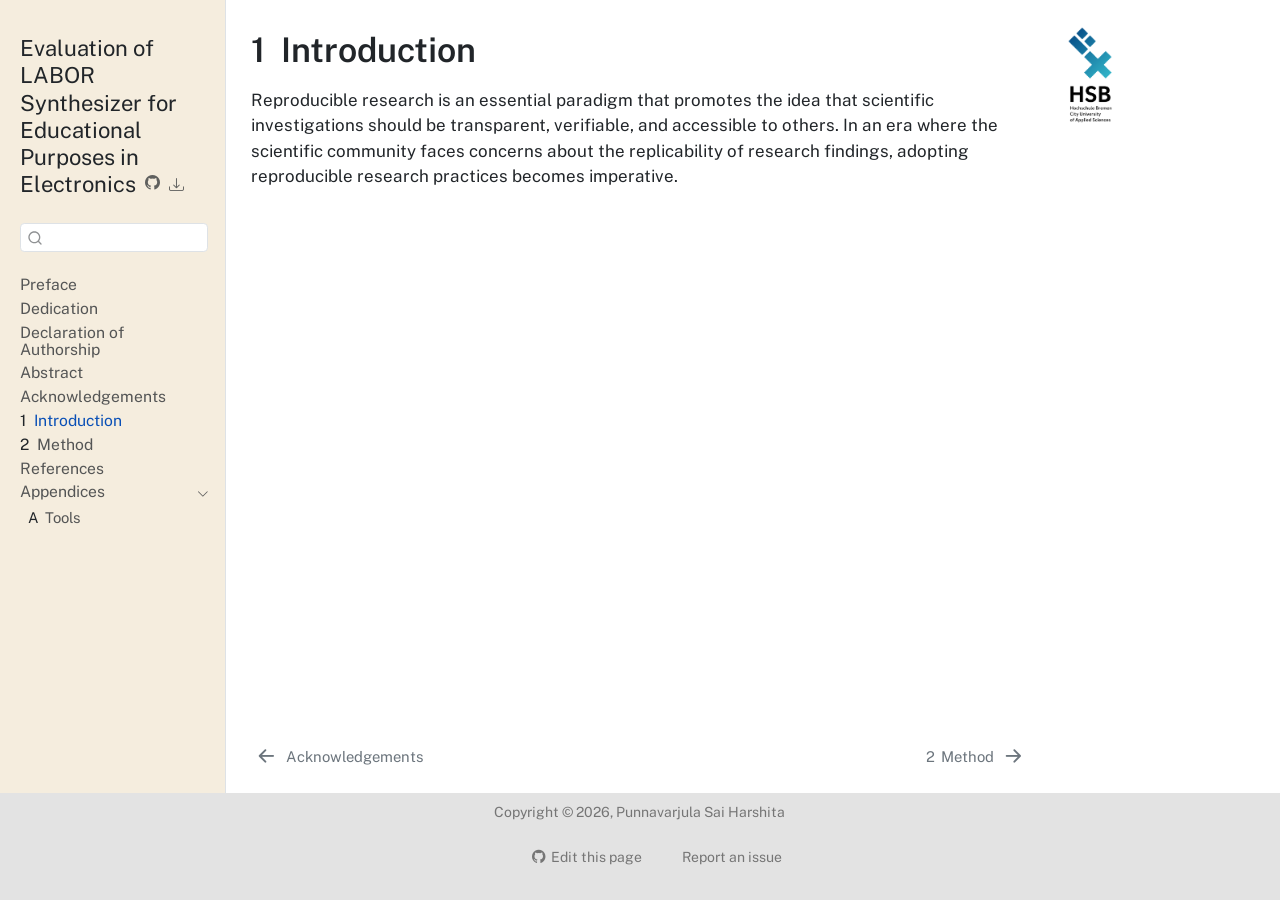
==== chapter1.html @ 3033698b "Built site for gh-pages" ====
<!DOCTYPE html>
<html xmlns="http://www.w3.org/1999/xhtml" lang="en" xml:lang="en"><head>

<meta charset="utf-8">
<meta name="generator" content="quarto-1.10.18">

<meta name="viewport" content="width=device-width, initial-scale=1.0, user-scalable=yes">


<title>1&nbsp; Introduction – {{&lt; var title &gt;}}</title>
<style>
/* Default styles provided by pandoc.
** See https://pandoc.org/MANUAL.html#variables-for-html for config info.
*/
span.smallcaps{font-variant: small-caps;}
div.columns{display: flex; gap: 1.5em;}
div.column{flex: auto;}
@media screen {
div.columns{gap: min(4vw, 1.5em);}
div.column{overflow-x: auto;}
}
div.hanging-indent{margin-left: 1.5em; text-indent: -1.5em;}
ul.task-list{list-style: none;}
ul.task-list li input[type="checkbox"] {
  width: 0.8em;
  margin: 0 0.8em 0.2em -1em; /* quarto-specific, see https://github.com/quarto-dev/quarto-cli/issues/4556 */ 
  vertical-align: middle;
}
</style>


<script src="site_libs/quarto-nav/quarto-nav.js"></script>
<script src="site_libs/quarto-nav/headroom.min.js"></script>
<script src="site_libs/clipboard/clipboard.min.js"></script>
<script src="site_libs/quarto-search/autocomplete.umd.js"></script>
<script src="site_libs/quarto-search/fuse.min.js"></script>
<script src="site_libs/quarto-search/quarto-search.js"></script>
<meta name="quarto:offset" content="./">
<link href="./chapter2.html" rel="next">
<link href="./04-acknowledgements.html" rel="prev">
<link href="site_libs/quarto-contrib/quarto-project/anu-thesis/assets/HSB_Favicon_RGB.png" rel="icon" type="image/png">
<script src="site_libs/quarto-html/quarto.js" type="module"></script>
<script src="site_libs/quarto-html/tabsets/tabsets.js" type="module"></script>
<script src="site_libs/quarto-html/popper.min.js"></script>
<script src="site_libs/quarto-html/tippy.umd.min.js"></script>
<script src="site_libs/quarto-html/anchor.min.js"></script>
<link href="site_libs/quarto-html/tippy.css" rel="stylesheet">
<link href="site_libs/quarto-html/quarto-syntax-highlighting-64a204ab8560d761af7679ceaba22944.css" rel="stylesheet" id="quarto-text-highlighting-styles">
<script src="site_libs/bootstrap/bootstrap.min.js"></script>
<link href="site_libs/bootstrap/bootstrap-icons.css" rel="stylesheet">
<link href="site_libs/bootstrap/bootstrap-0e357e7a65424040b37fc33f73a82f5c.min.css" rel="stylesheet" append-hash="true" id="quarto-bootstrap" data-mode="light">
<script id="quarto-search-options" type="application/json">{
  "location": "sidebar",
  "copy-button": false,
  "collapse-after": 3,
  "panel-placement": "start",
  "type": "textbox",
  "limit": 50,
  "keyboard-shortcut": [
    "f",
    "/",
    "s"
  ],
  "show-item-context": false,
  "language": {
    "search-no-results-text": "No results",
    "search-matching-documents-text": "matching documents",
    "search-copy-link-title": "Copy link to search",
    "search-hide-matches-text": "Hide additional matches",
    "search-more-match-text": "more match in this document",
    "search-more-matches-text": "more matches in this document",
    "search-clear-button-title": "Clear",
    "search-text-placeholder": "",
    "search-detached-cancel-button-title": "Cancel",
    "search-submit-button-title": "Submit",
    "search-label": "Search"
  }
}</script>
<script async="" src="https://hypothes.is/embed.js"></script>
<script>
  window.document.addEventListener("DOMContentLoaded", function (_event) {
    document.body.classList.add('hypothesis-enabled');
  });
</script>


<link rel="stylesheet" href="site_libs/quarto-contrib/quarto-project/anu-thesis/assets/css/all.css">
</head>

<body class="nav-sidebar docked quarto-light">

<div id="quarto-search-results"></div>
  <header id="quarto-header" class="headroom fixed-top">
  <nav class="quarto-secondary-nav">
    <div class="container-fluid d-flex">
      <button type="button" class="quarto-btn-toggle btn" data-bs-toggle="collapse" role="button" data-bs-target=".quarto-sidebar-collapse-item" aria-controls="quarto-sidebar" aria-expanded="false" aria-label="Toggle sidebar navigation" onclick="if (window.quartoToggleHeadroom) { window.quartoToggleHeadroom(); }">
        <i class="bi bi-layout-text-sidebar-reverse"></i>
      </button>
        <nav class="quarto-page-breadcrumbs" aria-label="breadcrumb"><ol class="breadcrumb"><li class="breadcrumb-item"><a href="./chapter1.html"><span class="chapter-number">1</span>&nbsp; <span class="chapter-title">Introduction</span></a></li></ol></nav>
        <a class="flex-grow-1" role="navigation" data-bs-toggle="collapse" data-bs-target=".quarto-sidebar-collapse-item" aria-controls="quarto-sidebar" aria-expanded="false" aria-label="Toggle sidebar navigation" onclick="if (window.quartoToggleHeadroom) { window.quartoToggleHeadroom(); }">      
        </a>
      <button type="button" class="btn quarto-search-button" aria-label="Search" onclick="window.quartoOpenSearch();">
        <i class="bi bi-search"></i>
      </button>
    </div>
  </nav>
</header>
<!-- content -->
<div id="quarto-content" class="quarto-container page-columns page-rows-contents page-layout-article">
<!-- sidebar -->
  <nav id="quarto-sidebar" class="sidebar collapse collapse-horizontal quarto-sidebar-collapse-item sidebar-navigation docked overflow-auto">
    <div class="pt-lg-2 mt-2 text-left sidebar-header">
    <div class="sidebar-title mb-0 py-0">
      <a href="./">Evaluation of LABOR Synthesizer for Educational Purposes in Electronics</a> 
        <div class="sidebar-tools-main">
    <a href="https://github.com/psai-harshita/MasterarbeitSynthCkts" title="Source Code" class="quarto-navigation-tool px-1" aria-label="Source Code"><i class="bi bi-github"></i></a>
    <div class="dropdown">
      <a href="" title="Download" id="quarto-navigation-tool-dropdown-0" class="quarto-navigation-tool dropdown-toggle px-1" data-bs-toggle="dropdown" aria-expanded="false" role="link" aria-label="Download"><i class="bi bi-download"></i></a>
      <ul class="dropdown-menu" aria-labelledby="quarto-navigation-tool-dropdown-0">
          <li>
            <a class="dropdown-item sidebar-tools-main-item" href="./thesis_psh.pdf">
              <i class="bi bi-file-pdf pe-1"></i>
            Download PDF
            </a>
          </li>
          <li>
            <a class="dropdown-item sidebar-tools-main-item" href="./thesis_psh.epub">
              <i class="bi bi-journal pe-1"></i>
            Download ePub
            </a>
          </li>
      </ul>
    </div>
</div>
    </div>
      </div>
        <div class="mt-2 flex-shrink-0 align-items-center">
        <div class="sidebar-search">
        <div id="quarto-search" class="" title="Search"></div>
        </div>
        </div>
    <div class="sidebar-menu-container"> 
    <ul class="list-unstyled mt-1">
        <li class="sidebar-item">
  <div class="sidebar-item-container"> 
  <a href="./index.html" class="sidebar-item-text sidebar-link">
 <span class="menu-text">Preface</span></a>
  </div>
</li>
        <li class="sidebar-item">
  <div class="sidebar-item-container"> 
  <a href="./01-dedication.html" class="sidebar-item-text sidebar-link">
 <span class="menu-text">Dedication</span></a>
  </div>
</li>
        <li class="sidebar-item">
  <div class="sidebar-item-container"> 
  <a href="./02-declaration.html" class="sidebar-item-text sidebar-link">
 <span class="menu-text">Declaration of Authorship</span></a>
  </div>
</li>
        <li class="sidebar-item">
  <div class="sidebar-item-container"> 
  <a href="./03-abstract.html" class="sidebar-item-text sidebar-link">
 <span class="menu-text">Abstract</span></a>
  </div>
</li>
        <li class="sidebar-item">
  <div class="sidebar-item-container"> 
  <a href="./04-acknowledgements.html" class="sidebar-item-text sidebar-link">
 <span class="menu-text">Acknowledgements</span></a>
  </div>
</li>
        <li class="sidebar-item">
  <div class="sidebar-item-container"> 
  <a href="./chapter1.html" class="sidebar-item-text sidebar-link active">
 <span class="menu-text"><span class="chapter-number">1</span>&nbsp; <span class="chapter-title">Introduction</span></span></a>
  </div>
</li>
        <li class="sidebar-item">
  <div class="sidebar-item-container"> 
  <a href="./chapter2.html" class="sidebar-item-text sidebar-link">
 <span class="menu-text"><span class="chapter-number">2</span>&nbsp; <span class="chapter-title">Method</span></span></a>
  </div>
</li>
        <li class="sidebar-item">
  <div class="sidebar-item-container"> 
  <a href="./references.html" class="sidebar-item-text sidebar-link">
 <span class="menu-text">References</span></a>
  </div>
</li>
        <li class="sidebar-item sidebar-item-section">
      <div class="sidebar-item-container"> 
            <a class="sidebar-item-text sidebar-link text-start" data-bs-toggle="collapse" data-bs-target="#quarto-sidebar-section-1" role="navigation" aria-expanded="true">
 <span class="menu-text">Appendices</span></a>
          <a class="sidebar-item-toggle text-start" data-bs-toggle="collapse" data-bs-target="#quarto-sidebar-section-1" role="navigation" aria-expanded="true" aria-label="Toggle section">
            <i class="bi bi-chevron-right ms-2"></i>
          </a> 
      </div>
      <ul id="quarto-sidebar-section-1" class="collapse list-unstyled sidebar-section depth1 show">  
          <li class="sidebar-item">
  <div class="sidebar-item-container"> 
  <a href="./tools.html" class="sidebar-item-text sidebar-link">
 <span class="menu-text"><span class="chapter-number">A</span>&nbsp; <span class="chapter-title">Tools</span></span></a>
  </div>
</li>
      </ul>
  </li>
    </ul>
    </div>
</nav>
<div id="quarto-sidebar-glass" class="quarto-sidebar-collapse-item" data-bs-toggle="collapse" data-bs-target=".quarto-sidebar-collapse-item"></div>
<!-- margin-sidebar -->
    <div id="quarto-margin-sidebar" class="sidebar margin-sidebar"><div class="quarto-margin-header"><div class="margin-header-item">
<p><img src="images/HSB_Vertikal_RGB.png" class="logo img-fluid"></p>
</div></div>
        
    </div>
<!-- main -->
<main class="content" id="quarto-document-content">

<header id="title-block-header" class="quarto-title-block default">
<div class="quarto-title">
<h1 class="title"><span id="sec-intro" class="quarto-section-identifier"><span class="chapter-number">1</span>&nbsp; <span class="chapter-title">Introduction</span></span></h1>
</div>


<div class="quarto-title-anu-block">


<div class="quarto-title-meta">

  
  
  </div>





</div>

</header>


<p>Reproducible research is an essential paradigm that promotes the idea that scientific investigations should be transparent, verifiable, and accessible to others. In an era where the scientific community faces concerns about the replicability of research findings, adopting reproducible research practices becomes imperative.</p>



</main> <!-- /main -->
<script id="quarto-html-after-body" type="application/javascript">
  window.document.addEventListener("DOMContentLoaded", function (event) {
    const icon = "";
    const anchorJS = new window.AnchorJS();
    anchorJS.options = {
      placement: 'right',
      icon: icon
    };
    anchorJS.add('.anchored');
    const isCodeAnnotation = (el) => {
      for (const clz of el.classList) {
        if (clz.startsWith('code-annotation-')) {                     
          return true;
        }
      }
      return false;
    }
    const onCopySuccess = function(e) {
      // button target
      const button = e.trigger;
      // don't keep focus
      button.blur();
      // flash "checked"
      button.classList.add('code-copy-button-checked');
      var currentTitle = button.getAttribute("title");
      button.setAttribute("title", "Copied!");
      let tooltip;
      if (window.bootstrap) {
        button.setAttribute("data-bs-toggle", "tooltip");
        button.setAttribute("data-bs-placement", "left");
        button.setAttribute("data-bs-title", "Copied!");
        tooltip = new bootstrap.Tooltip(button, 
          { trigger: "manual", 
            customClass: "code-copy-button-tooltip",
            offset: [0, -8]});
        tooltip.show();    
      }
      setTimeout(function() {
        if (tooltip) {
          tooltip.hide();
          button.removeAttribute("data-bs-title");
          button.removeAttribute("data-bs-toggle");
          button.removeAttribute("data-bs-placement");
        }
        button.setAttribute("title", currentTitle);
        button.classList.remove('code-copy-button-checked');
      }, 1000);
      // clear code selection
      e.clearSelection();
    }
    const getTextToCopy = function(trigger) {
      const outerScaffold = trigger.parentElement.cloneNode(true);
      const codeEl = outerScaffold.querySelector('code');
      for (const childEl of codeEl.children) {
        if (isCodeAnnotation(childEl)) {
          childEl.remove();
        }
      }
      return codeEl.innerText;
    }
    const clipboard = new window.ClipboardJS('.code-copy-button:not([data-in-quarto-modal])', {
      text: getTextToCopy
    });
    clipboard.on('success', onCopySuccess);
    if (window.document.getElementById('quarto-embedded-source-code-modal')) {
      const clipboardModal = new window.ClipboardJS('.code-copy-button[data-in-quarto-modal]', {
        text: getTextToCopy,
        container: window.document.getElementById('quarto-embedded-source-code-modal')
      });
      clipboardModal.on('success', onCopySuccess);
    }
      var localhostRegex = new RegExp(/^(?:http|https):\/\/localhost\:?[0-9]*\//);
      var mailtoRegex = new RegExp(/^mailto:/);
        var filterRegex = new RegExp('/' + window.location.host + '/');
      var isInternal = (href) => {
          return filterRegex.test(href) || localhostRegex.test(href) || mailtoRegex.test(href);
      }
      // Inspect non-navigation links and adorn them if external
     var links = window.document.querySelectorAll('a[href]:not(.nav-link):not(.navbar-brand):not(.toc-action):not(.sidebar-link):not(.sidebar-item-toggle):not(.pagination-link):not(.no-external):not([aria-hidden]):not(.dropdown-item):not(.quarto-navigation-tool):not(.about-link)');
      for (var i=0; i<links.length; i++) {
        const link = links[i];
        if (!isInternal(link.href)) {
          // undo the damage that might have been done by quarto-nav.js in the case of
          // links that we want to consider external
          if (link.dataset.originalHref !== undefined) {
            link.href = link.dataset.originalHref;
          }
        }
      }
    function tippyHover(el, contentFn, onTriggerFn, onUntriggerFn) {
      const config = {
        allowHTML: true,
        maxWidth: 500,
        delay: 100,
        arrow: false,
        appendTo: function(el) {
            return el.parentElement;
        },
        interactive: true,
        interactiveBorder: 10,
        theme: 'quarto',
        placement: 'bottom-start',
      };
      if (contentFn) {
        config.content = contentFn;
      }
      if (onTriggerFn) {
        config.onTrigger = onTriggerFn;
      }
      if (onUntriggerFn) {
        config.onUntrigger = onUntriggerFn;
      }
      window.tippy(el, config); 
    }
    const noterefs = window.document.querySelectorAll('a[role="doc-noteref"]');
    for (var i=0; i<noterefs.length; i++) {
      const ref = noterefs[i];
      tippyHover(ref, function() {
        // use id or data attribute instead here
        let href = ref.getAttribute('data-footnote-href') || ref.getAttribute('href');
        try { href = new URL(href).hash; } catch {}
        const id = href.replace(/^#\/?/, "");
        const note = window.document.getElementById(id);
        if (note) {
          return note.innerHTML;
        } else {
          return "";
        }
      });
    }
    const xrefs = window.document.querySelectorAll('a.quarto-xref');
    const processXRef = (id, note) => {
      // Strip column container classes
      const stripColumnClz = (el) => {
        el.classList.remove("page-full", "page-columns");
        if (el.children) {
          for (const child of el.children) {
            stripColumnClz(child);
          }
        }
      }
      stripColumnClz(note)
      if (id === null || id.startsWith('sec-')) {
        // Special case sections, only their first couple elements
        const container = document.createElement("div");
        if (note.children && note.children.length > 2) {
          container.appendChild(note.children[0].cloneNode(true));
          for (let i = 1; i < note.children.length; i++) {
            const child = note.children[i];
            if (child.tagName === "P" && child.innerText === "") {
              continue;
            } else {
              container.appendChild(child.cloneNode(true));
              break;
            }
          }
          if (window.Quarto?.typesetMath) {
            window.Quarto.typesetMath(container);
          }
          return container.innerHTML
        } else {
          if (window.Quarto?.typesetMath) {
            window.Quarto.typesetMath(note);
          }
          return note.innerHTML;
        }
      } else {
        // Remove any anchor links if they are present
        const anchorLink = note.querySelector('a.anchorjs-link');
        if (anchorLink) {
          anchorLink.remove();
        }
        if (window.Quarto?.typesetMath) {
          window.Quarto.typesetMath(note);
        }
        if (note.classList.contains("callout")) {
          return note.outerHTML;
        } else {
          return note.innerHTML;
        }
      }
    }
    for (var i=0; i<xrefs.length; i++) {
      const xref = xrefs[i];
      tippyHover(xref, undefined, function(instance) {
        instance.disable();
        let url = xref.getAttribute('href');
        let hash = undefined; 
        if (url.startsWith('#')) {
          hash = url;
        } else {
          try { hash = new URL(url).hash; } catch {}
        }
        if (hash) {
          const id = hash.replace(/^#\/?/, "");
          const note = window.document.getElementById(id);
          if (note !== null) {
            try {
              const html = processXRef(id, note.cloneNode(true));
              instance.setContent(html);
            } finally {
              instance.enable();
              instance.show();
            }
          } else {
            // See if we can fetch this
            fetch(url.split('#')[0])
            .then(res => res.text())
            .then(html => {
              const parser = new DOMParser();
              const htmlDoc = parser.parseFromString(html, "text/html");
              const note = htmlDoc.getElementById(id);
              if (note !== null) {
                const html = processXRef(id, note);
                instance.setContent(html);
              } 
            }).finally(() => {
              instance.enable();
              instance.show();
            });
          }
        } else {
          // See if we can fetch a full url (with no hash to target)
          // This is a special case and we should probably do some content thinning / targeting
          fetch(url)
          .then(res => res.text())
          .then(html => {
            const parser = new DOMParser();
            const htmlDoc = parser.parseFromString(html, "text/html");
            const note = htmlDoc.querySelector('main.content');
            if (note !== null) {
              // This should only happen for chapter cross references
              // (since there is no id in the URL)
              // remove the first header
              if (note.children.length > 0 && note.children[0].tagName === "HEADER") {
                note.children[0].remove();
              }
              const html = processXRef(null, note);
              instance.setContent(html);
            } 
          }).finally(() => {
            instance.enable();
            instance.show();
          });
        }
      }, function(instance) {
      });
    }
        let selectedAnnoteEl;
        const selectorForAnnotation = ( cell, annotation) => {
          let cellAttr = 'data-code-cell="' + cell + '"';
          let lineAttr = 'data-code-annotation="' +  annotation + '"';
          const selector = 'span[' + cellAttr + '][' + lineAttr + ']';
          return selector;
        }
        const selectCodeLines = (annoteEl) => {
          const doc = window.document;
          const targetCell = annoteEl.getAttribute("data-target-cell");
          const targetAnnotation = annoteEl.getAttribute("data-target-annotation");
          const annoteSpan = window.document.querySelector(selectorForAnnotation(targetCell, targetAnnotation));
          const lines = annoteSpan.getAttribute("data-code-lines").split(",");
          const lineIds = lines.map((line) => {
            return targetCell + "-" + line;
          })
          let top = null;
          let height = null;
          let parent = null;
          if (lineIds.length > 0) {
              //compute the position of the single el (top and bottom and make a div)
              const el = window.document.getElementById(lineIds[0]);
              top = el.offsetTop;
              height = el.offsetHeight;
              parent = el.parentElement.parentElement;
            if (lineIds.length > 1) {
              const lastEl = window.document.getElementById(lineIds[lineIds.length - 1]);
              const bottom = lastEl.offsetTop + lastEl.offsetHeight;
              height = bottom - top;
            }
            if (top !== null && height !== null && parent !== null) {
              // cook up a div (if necessary) and position it 
              let div = window.document.getElementById("code-annotation-line-highlight");
              if (div === null) {
                div = window.document.createElement("div");
                div.setAttribute("id", "code-annotation-line-highlight");
                div.style.position = 'absolute';
                parent.appendChild(div);
              }
              div.style.top = top - 2 + "px";
              div.style.height = height + 4 + "px";
              div.style.left = 0;
              let gutterDiv = window.document.getElementById("code-annotation-line-highlight-gutter");
              if (gutterDiv === null) {
                gutterDiv = window.document.createElement("div");
                gutterDiv.setAttribute("id", "code-annotation-line-highlight-gutter");
                gutterDiv.style.position = 'absolute';
                const codeCell = window.document.getElementById(targetCell);
                const gutter = codeCell.querySelector('.code-annotation-gutter');
                gutter.appendChild(gutterDiv);
              }
              gutterDiv.style.top = top - 2 + "px";
              gutterDiv.style.height = height + 4 + "px";
            }
            selectedAnnoteEl = annoteEl;
          }
        };
        const unselectCodeLines = () => {
          const elementsIds = ["code-annotation-line-highlight", "code-annotation-line-highlight-gutter"];
          elementsIds.forEach((elId) => {
            const div = window.document.getElementById(elId);
            if (div) {
              div.remove();
            }
          });
          selectedAnnoteEl = undefined;
        };
          // Handle positioning of the toggle
      window.addEventListener(
        "resize",
        throttle(() => {
          elRect = undefined;
          if (selectedAnnoteEl) {
            selectCodeLines(selectedAnnoteEl);
          }
        }, 10)
      );
      function throttle(fn, ms) {
      let throttle = false;
      let timer;
        return (...args) => {
          if(!throttle) { // first call gets through
              fn.apply(this, args);
              throttle = true;
          } else { // all the others get throttled
              if(timer) clearTimeout(timer); // cancel #2
              timer = setTimeout(() => {
                fn.apply(this, args);
                timer = throttle = false;
              }, ms);
          }
        };
      }
        // Attach click handler to the DT
        const annoteDls = window.document.querySelectorAll('dt[data-target-cell]');
        for (const annoteDlNode of annoteDls) {
          annoteDlNode.addEventListener('click', (event) => {
            const clickedEl = event.target;
            if (clickedEl !== selectedAnnoteEl) {
              unselectCodeLines();
              const activeEl = window.document.querySelector('dt[data-target-cell].code-annotation-active');
              if (activeEl) {
                activeEl.classList.remove('code-annotation-active');
              }
              selectCodeLines(clickedEl);
              clickedEl.classList.add('code-annotation-active');
            } else {
              // Unselect the line
              unselectCodeLines();
              clickedEl.classList.remove('code-annotation-active');
            }
          });
        }
    const findCites = (el) => {
      const parentEl = el.parentElement;
      if (parentEl) {
        const cites = parentEl.dataset.cites;
        if (cites) {
          return {
            el,
            cites: cites.split(' ')
          };
        } else {
          return findCites(el.parentElement)
        }
      } else {
        return undefined;
      }
    };
    var bibliorefs = window.document.querySelectorAll('a[role="doc-biblioref"]');
    for (var i=0; i<bibliorefs.length; i++) {
      const ref = bibliorefs[i];
      const citeInfo = findCites(ref);
      if (citeInfo) {
        tippyHover(citeInfo.el, function() {
          var popup = window.document.createElement('div');
          citeInfo.cites.forEach(function(cite) {
            var citeDiv = window.document.createElement('div');
            citeDiv.classList.add('hanging-indent');
            citeDiv.classList.add('csl-entry');
            var biblioDiv = window.document.getElementById('ref-' + cite);
            if (biblioDiv) {
              citeDiv.innerHTML = biblioDiv.innerHTML;
            }
            popup.appendChild(citeDiv);
          });
          return popup.innerHTML;
        });
      }
    }
  });
  </script>
<nav class="page-navigation">
  <div class="nav-page nav-page-previous">
      <a href="./04-acknowledgements.html" class="pagination-link" aria-label="Acknowledgements">
        <i class="bi bi-arrow-left-short"></i> <span class="nav-page-text">Acknowledgements</span>
      </a>          
  </div>
  <div class="nav-page nav-page-next">
      <a href="./chapter2.html" class="pagination-link" aria-label="Method">
        <span class="nav-page-text"><span class="chapter-number">2</span>&nbsp; <span class="chapter-title">Method</span></span> <i class="bi bi-arrow-right-short"></i>
      </a>
  </div>
</nav>
</div> <!-- /content -->
<footer class="footer">
  <div class="nav-footer">
    <div class="nav-footer-left">
      &nbsp;
    </div>   
    <div class="nav-footer-center">
<p>Copyright © 2026, Punnavarjula Sai Harshita</p>
<div class="toc-actions"><ul><li><a href="https://github.com/psai-harshita/MasterarbeitSynthCkts/edit/main/chapter1.qmd" class="toc-action"><i class="bi bi-github"></i>Edit this page</a></li><li><a href="https://github.com/psai-harshita/MasterarbeitSynthCkts/issues/new" class="toc-action"><i class="bi empty"></i>Report an issue</a></li></ul></div></div>
    <div class="nav-footer-right">
      &nbsp;
    </div>
  </div>
</footer>




</body></html>
---- site_libs/quarto-html/tippy.css ----
.tippy-box[data-animation=fade][data-state=hidden]{opacity:0}[data-tippy-root]{max-width:calc(100vw - 10px)}.tippy-box{position:relative;background-color:#333;color:#fff;border-radius:4px;font-size:14px;line-height:1.4;white-space:normal;outline:0;transition-property:transform,visibility,opacity}.tippy-box[data-placement^=top]>.tippy-arrow{bottom:0}.tippy-box[data-placement^=top]>.tippy-arrow:before{bottom:-7px;left:0;border-width:8px 8px 0;border-top-color:initial;transform-origin:center top}.tippy-box[data-placement^=bottom]>.tippy-arrow{top:0}.tippy-box[data-placement^=bottom]>.tippy-arrow:before{top:-7px;left:0;border-width:0 8px 8px;border-bottom-color:initial;transform-origin:center bottom}.tippy-box[data-placement^=left]>.tippy-arrow{right:0}.tippy-box[data-placement^=left]>.tippy-arrow:before{border-width:8px 0 8px 8px;border-left-color:initial;right:-7px;transform-origin:center left}.tippy-box[data-placement^=right]>.tippy-arrow{left:0}.tippy-box[data-placement^=right]>.tippy-arrow:before{left:-7px;border-width:8px 8px 8px 0;border-right-color:initial;transform-origin:center right}.tippy-box[data-inertia][data-state=visible]{transition-timing-function:cubic-bezier(.54,1.5,.38,1.11)}.tippy-arrow{width:16px;height:16px;color:#333}.tippy-arrow:before{content:"";position:absolute;border-color:transparent;border-style:solid}.tippy-content{position:relative;padding:5px 9px;z-index:1}
---- site_libs/quarto-contrib/quarto-project/anu-thesis/assets/css/all.css ----
@font-face {
  font-family: 'Public Sans';
  font-style: italic;
  font-weight: 400;
  font-display: block;
  src: url("../webfonts/PublicSans-Italic.ttf") format("truetype"); }

@font-face {
  font-family: 'Public Sans';
  font-style: normal;
  font-weight: 200;
  font-display: block;
  src: url("../webfonts/PublicSans-Light.ttf") format("truetype"); }

@font-face {
  font-family: 'Public Sans';
  font-style: italic;
  font-weight: 200;
  font-display: block;
  src: url("../webfonts/PublicSans-LightItalic.ttf") format("truetype"); }

@font-face {
  font-family: 'Public Sans';
  font-style: normal;
  font-weight: 400;
  font-display: block;
  src: url("../webfonts/PublicSans-Regular.ttf") format("truetype"); }

@font-face {
  font-family: 'Public Sans';
  font-style: regular;
  font-weight: 800;
  font-display: block;
  src: url("../webfonts/PublicSans-SemiBold.ttf") format("truetype"); }

@font-face {
  font-family: 'Public Sans';
  font-style: italic;
  font-weight: 800;
  font-display: block;
  src: url("../webfonts/PublicSans-SemiBoldItalic.ttf") format("truetype"); }


.logo {
  max-width:70px;
}


.quarto-title-meta-heading, .block-title {
  font-weight: bold!important;
  color: #BE830E;
}

#quarto-sidebar {
  background-color: #F5EDDE;
}

.nav-footer {
  background-color: #e3e3e3;
}

.author {
  font-weight: bold!important;
  color: black;
}
.affiliation {
  font-style: italic!important;
}


figcaption {
  text-align: left!important;
}

.flushright {
  float: right;
}
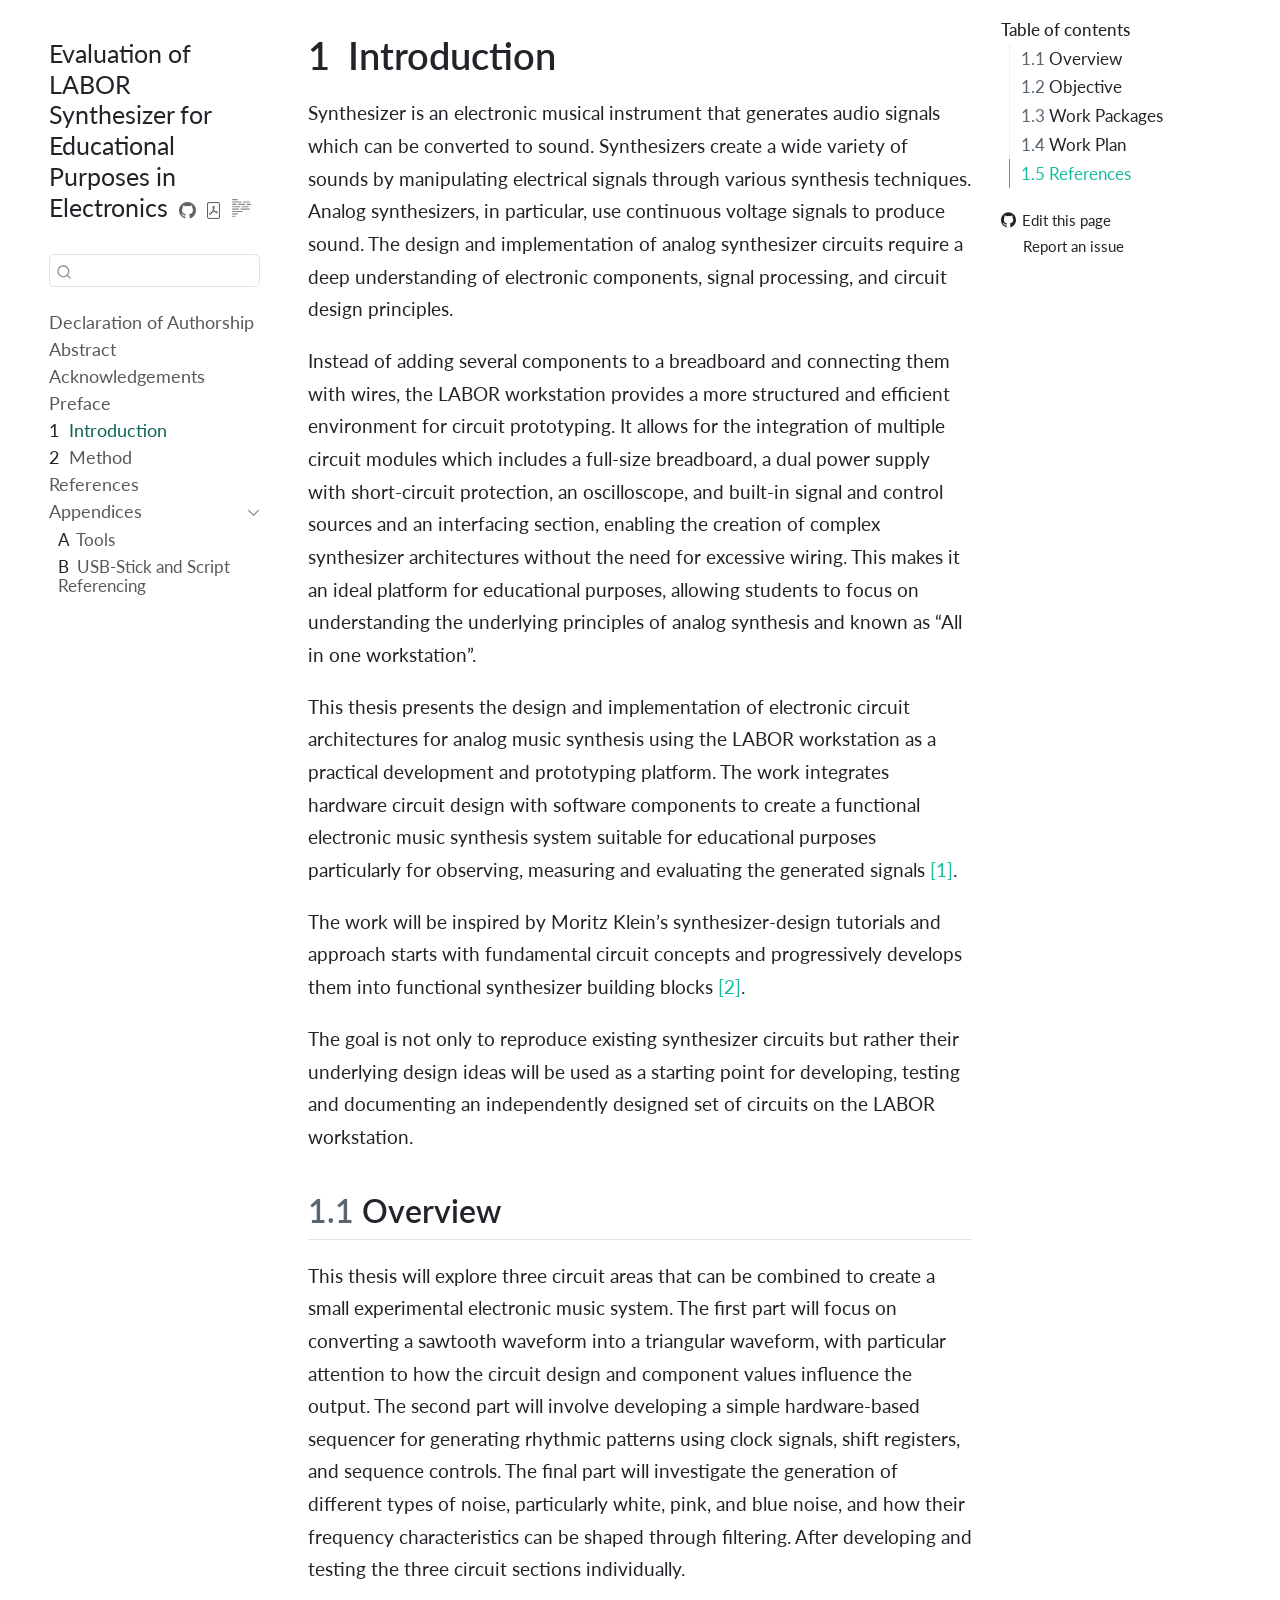
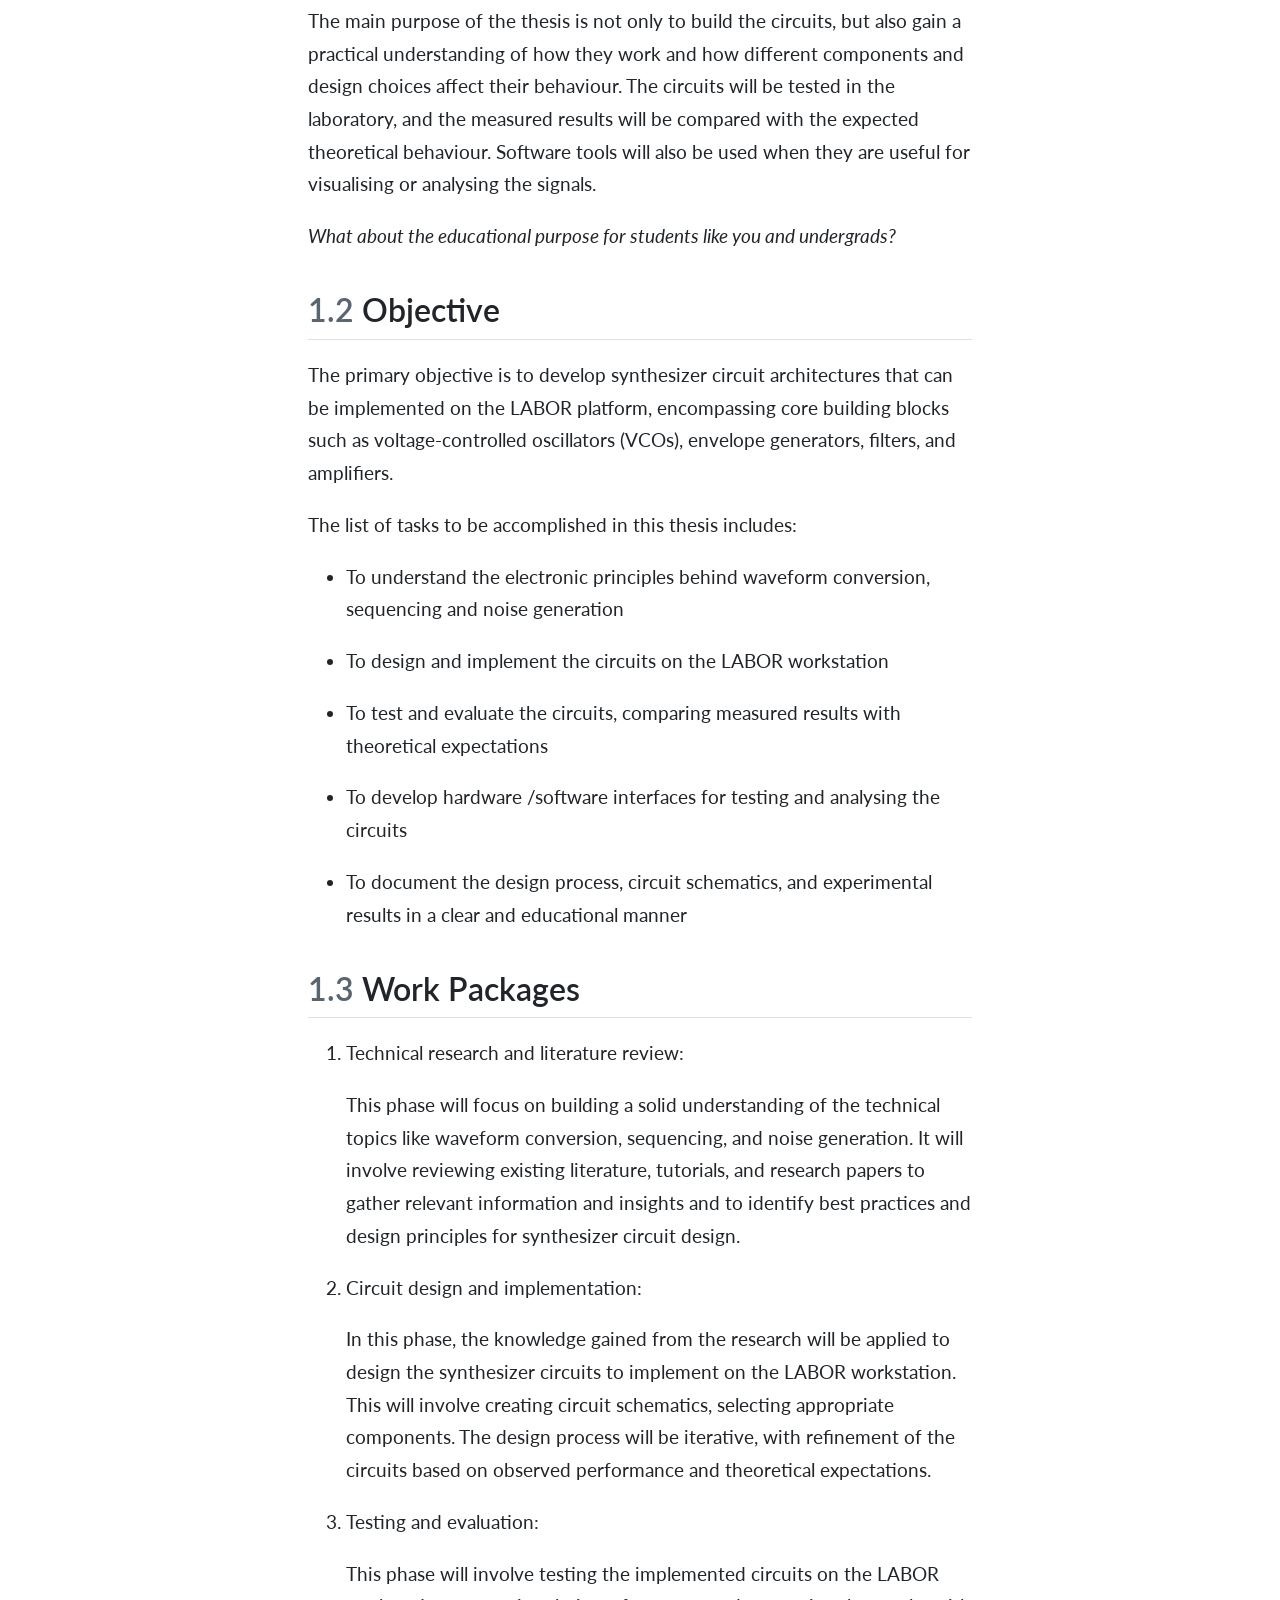
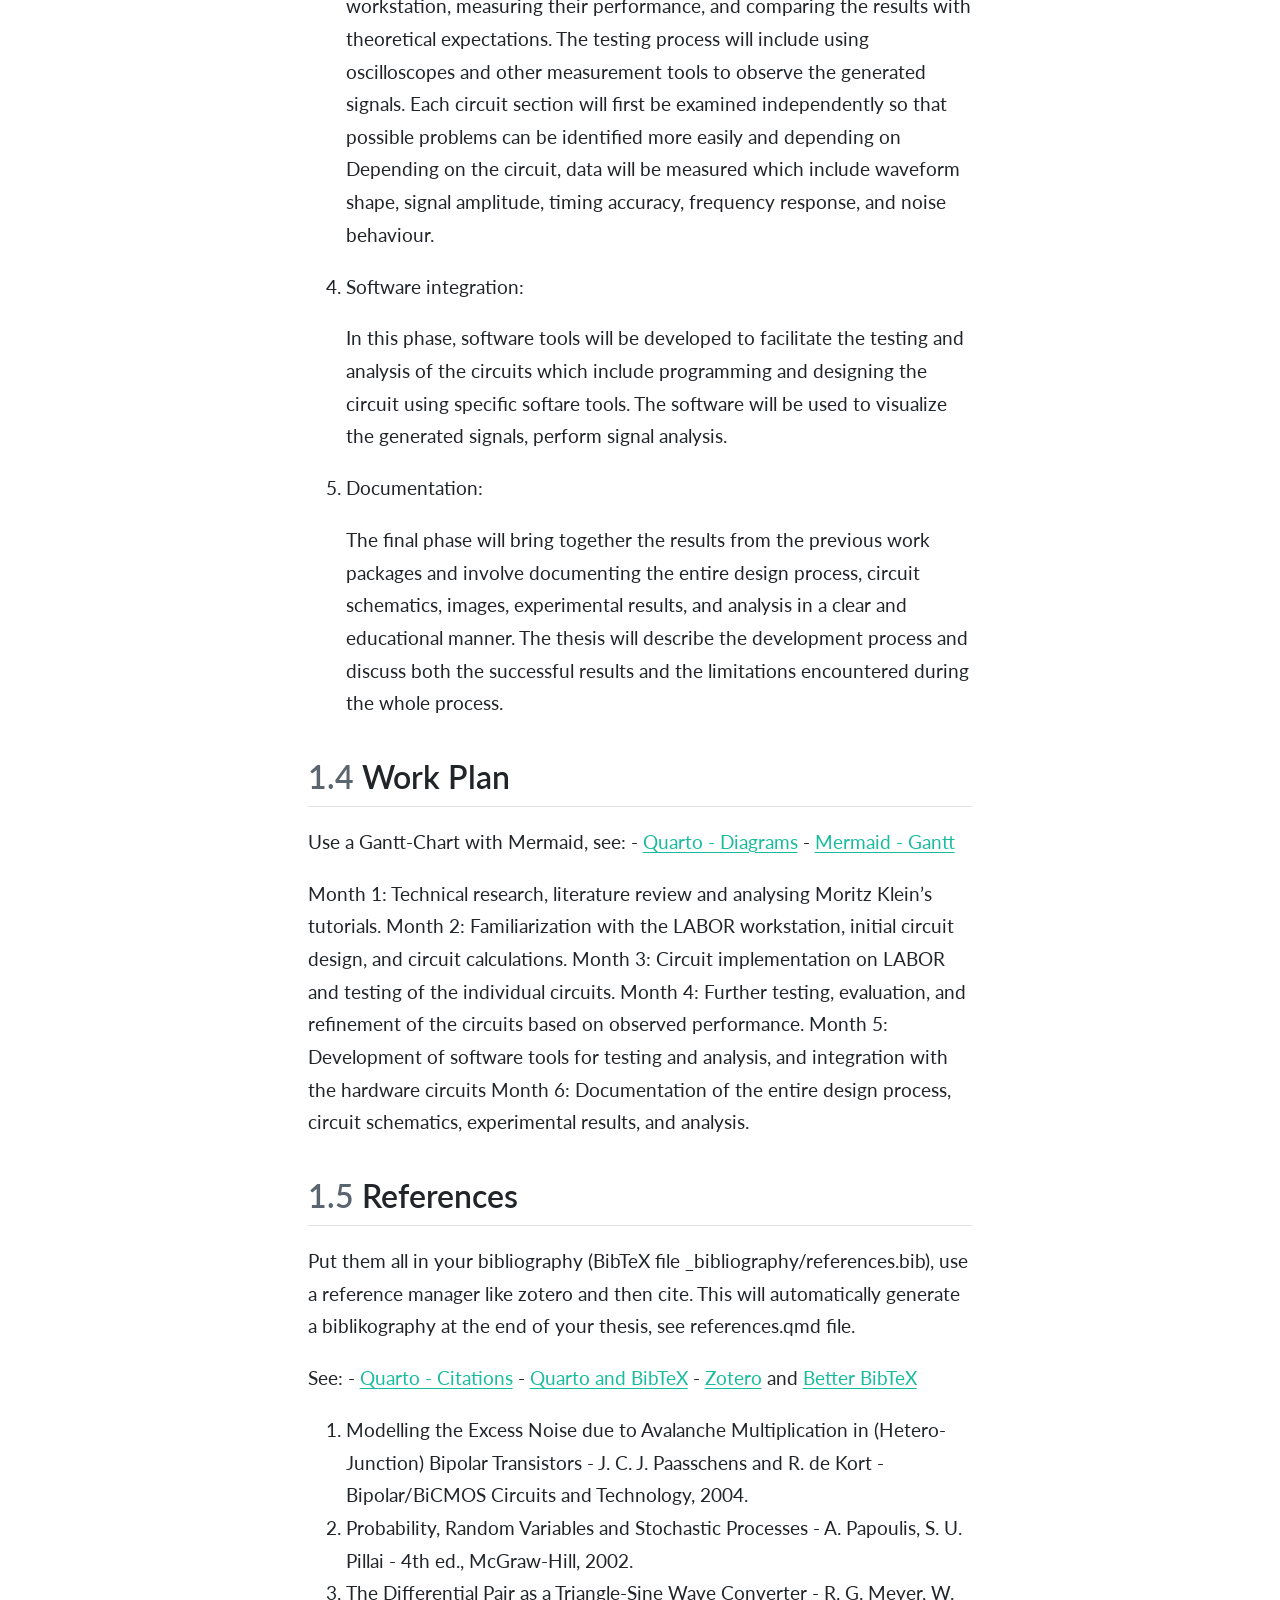
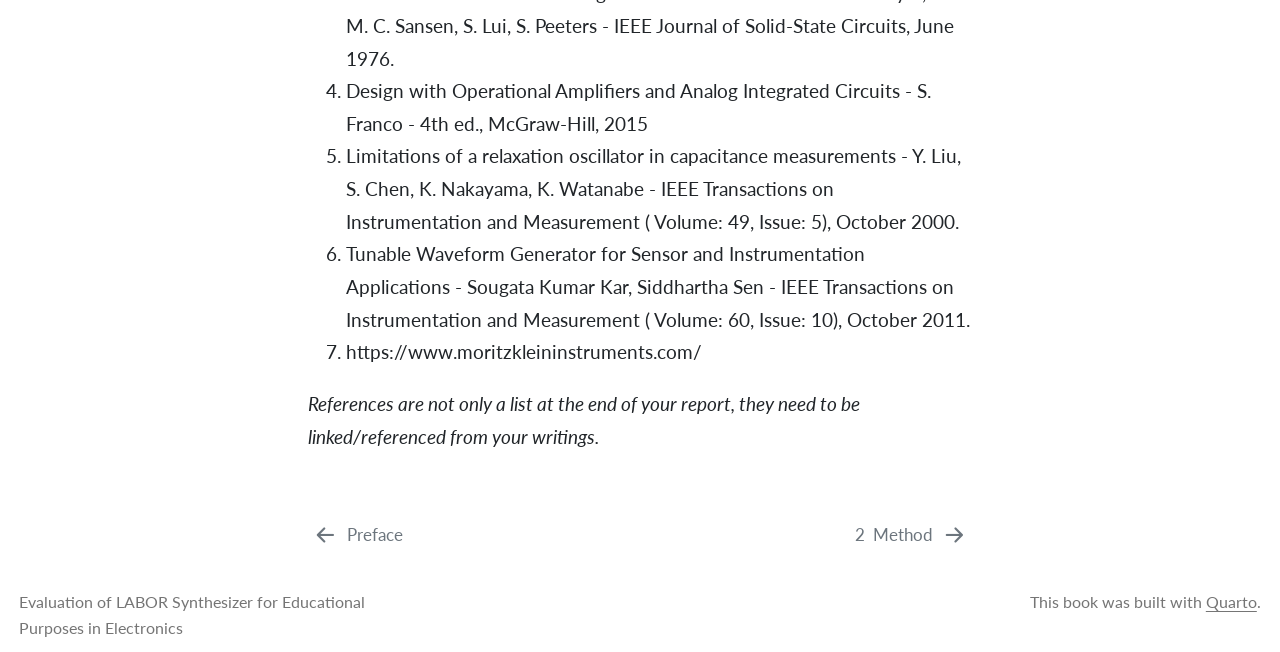
==== commit 4a4953a5: "Built site for gh-pages" ====
--- a/chapter1.html
+++ b/chapter1.html
@@ -7,7 +7,7 @@
 <meta name="viewport" content="width=device-width, initial-scale=1.0, user-scalable=yes">
 
 
-<title>1&nbsp; Introduction – {{&lt; var title &gt;}}</title>
+<title>1&nbsp; Introduction – Evaluation of LABOR Synthesizer for Educational Purposes in Electronics</title>
 <style>
 /* Default styles provided by pandoc.
 ** See https://pandoc.org/MANUAL.html#variables-for-html for config info.
@@ -26,7 +26,27 @@
   margin: 0 0.8em 0.2em -1em; /* quarto-specific, see https://github.com/quarto-dev/quarto-cli/issues/4556 */ 
   vertical-align: middle;
 }
-</style>
+/* CSS for citations */
+div.csl-bib-body { }
+div.csl-entry {
+  clear: both;
+  margin-bottom: 0em;
+}
+.hanging-indent div.csl-entry {
+  margin-left:2em;
+  text-indent:-2em;
+}
+div.csl-left-margin {
+  min-width:2em;
+  float:left;
+}
+div.csl-right-inline {
+  margin-left:2em;
+  padding-left:1em;
+}
+div.csl-indent {
+  margin-left: 2em;
+}</style>
 
 
 <script src="site_libs/quarto-nav/quarto-nav.js"></script>
@@ -37,18 +57,17 @@
 <script src="site_libs/quarto-search/quarto-search.js"></script>
 <meta name="quarto:offset" content="./">
 <link href="./chapter2.html" rel="next">
-<link href="./04-acknowledgements.html" rel="prev">
-<link href="site_libs/quarto-contrib/quarto-project/anu-thesis/assets/HSB_Favicon_RGB.png" rel="icon" type="image/png">
+<link href="./index.html" rel="prev">
 <script src="site_libs/quarto-html/quarto.js" type="module"></script>
 <script src="site_libs/quarto-html/tabsets/tabsets.js" type="module"></script>
 <script src="site_libs/quarto-html/popper.min.js"></script>
 <script src="site_libs/quarto-html/tippy.umd.min.js"></script>
 <script src="site_libs/quarto-html/anchor.min.js"></script>
 <link href="site_libs/quarto-html/tippy.css" rel="stylesheet">
-<link href="site_libs/quarto-html/quarto-syntax-highlighting-64a204ab8560d761af7679ceaba22944.css" rel="stylesheet" id="quarto-text-highlighting-styles">
+<link href="site_libs/quarto-html/quarto-syntax-highlighting-bb62276ab45c84d9efd712f51ff97b5a.css" rel="stylesheet" id="quarto-text-highlighting-styles">
 <script src="site_libs/bootstrap/bootstrap.min.js"></script>
 <link href="site_libs/bootstrap/bootstrap-icons.css" rel="stylesheet">
-<link href="site_libs/bootstrap/bootstrap-0e357e7a65424040b37fc33f73a82f5c.min.css" rel="stylesheet" append-hash="true" id="quarto-bootstrap" data-mode="light">
+<link href="site_libs/bootstrap/bootstrap-9d76ca62eed1c98cead66c40863d9800.min.css" rel="stylesheet" append-hash="true" id="quarto-bootstrap" data-mode="light">
 <script id="quarto-search-options" type="application/json">{
   "location": "sidebar",
   "copy-button": false,
@@ -76,18 +95,11 @@
     "search-label": "Search"
   }
 }</script>
-<script async="" src="https://hypothes.is/embed.js"></script>
-<script>
-  window.document.addEventListener("DOMContentLoaded", function (_event) {
-    document.body.classList.add('hypothesis-enabled');
-  });
-</script>
-
-
-<link rel="stylesheet" href="site_libs/quarto-contrib/quarto-project/anu-thesis/assets/css/all.css">
+
+
 </head>
 
-<body class="nav-sidebar docked quarto-light">
+<body class="nav-sidebar floating quarto-light">
 
 <div id="quarto-search-results"></div>
   <header id="quarto-header" class="headroom fixed-top">
@@ -108,29 +120,18 @@
 <!-- content -->
 <div id="quarto-content" class="quarto-container page-columns page-rows-contents page-layout-article">
 <!-- sidebar -->
-  <nav id="quarto-sidebar" class="sidebar collapse collapse-horizontal quarto-sidebar-collapse-item sidebar-navigation docked overflow-auto">
+  <nav id="quarto-sidebar" class="sidebar collapse collapse-horizontal quarto-sidebar-collapse-item sidebar-navigation floating overflow-auto">
     <div class="pt-lg-2 mt-2 text-left sidebar-header">
     <div class="sidebar-title mb-0 py-0">
       <a href="./">Evaluation of LABOR Synthesizer for Educational Purposes in Electronics</a> 
-        <div class="sidebar-tools-main">
+        <div class="sidebar-tools-main tools-wide">
     <a href="https://github.com/psai-harshita/MasterarbeitSynthCkts" title="Source Code" class="quarto-navigation-tool px-1" aria-label="Source Code"><i class="bi bi-github"></i></a>
-    <div class="dropdown">
-      <a href="" title="Download" id="quarto-navigation-tool-dropdown-0" class="quarto-navigation-tool dropdown-toggle px-1" data-bs-toggle="dropdown" aria-expanded="false" role="link" aria-label="Download"><i class="bi bi-download"></i></a>
-      <ul class="dropdown-menu" aria-labelledby="quarto-navigation-tool-dropdown-0">
-          <li>
-            <a class="dropdown-item sidebar-tools-main-item" href="./thesis_psh.pdf">
-              <i class="bi bi-file-pdf pe-1"></i>
-            Download PDF
-            </a>
-          </li>
-          <li>
-            <a class="dropdown-item sidebar-tools-main-item" href="./thesis_psh.epub">
-              <i class="bi bi-journal pe-1"></i>
-            Download ePub
-            </a>
-          </li>
-      </ul>
-    </div>
+    <a href="./thesis_psh.pdf" title="Download PDF" class="quarto-navigation-tool px-1" aria-label="Download PDF"><i class="bi bi-file-pdf"></i></a>
+  <a href="" class="quarto-reader-toggle quarto-navigation-tool px-1" onclick="window.quartoToggleReader(); return false;" title="Toggle reader mode">
+  <div class="quarto-reader-toggle-btn">
+  <i class="bi"></i>
+  </div>
+</a>
 </div>
     </div>
       </div>
@@ -143,32 +144,26 @@
     <ul class="list-unstyled mt-1">
         <li class="sidebar-item">
   <div class="sidebar-item-container"> 
+  <a href="./frontmatter/02-declaration.html" class="sidebar-item-text sidebar-link">
+ <span class="menu-text">Declaration of Authorship</span></a>
+  </div>
+</li>
+        <li class="sidebar-item">
+  <div class="sidebar-item-container"> 
+  <a href="./frontmatter/03-abstract.html" class="sidebar-item-text sidebar-link">
+ <span class="menu-text">Abstract</span></a>
+  </div>
+</li>
+        <li class="sidebar-item">
+  <div class="sidebar-item-container"> 
+  <a href="./frontmatter/04-acknowledgements.html" class="sidebar-item-text sidebar-link">
+ <span class="menu-text">Acknowledgements</span></a>
+  </div>
+</li>
+        <li class="sidebar-item">
+  <div class="sidebar-item-container"> 
   <a href="./index.html" class="sidebar-item-text sidebar-link">
  <span class="menu-text">Preface</span></a>
-  </div>
-</li>
-        <li class="sidebar-item">
-  <div class="sidebar-item-container"> 
-  <a href="./01-dedication.html" class="sidebar-item-text sidebar-link">
- <span class="menu-text">Dedication</span></a>
-  </div>
-</li>
-        <li class="sidebar-item">
-  <div class="sidebar-item-container"> 
-  <a href="./02-declaration.html" class="sidebar-item-text sidebar-link">
- <span class="menu-text">Declaration of Authorship</span></a>
-  </div>
-</li>
-        <li class="sidebar-item">
-  <div class="sidebar-item-container"> 
-  <a href="./03-abstract.html" class="sidebar-item-text sidebar-link">
- <span class="menu-text">Abstract</span></a>
-  </div>
-</li>
-        <li class="sidebar-item">
-  <div class="sidebar-item-container"> 
-  <a href="./04-acknowledgements.html" class="sidebar-item-text sidebar-link">
- <span class="menu-text">Acknowledgements</span></a>
   </div>
 </li>
         <li class="sidebar-item">
@@ -200,8 +195,14 @@
       <ul id="quarto-sidebar-section-1" class="collapse list-unstyled sidebar-section depth1 show">  
           <li class="sidebar-item">
   <div class="sidebar-item-container"> 
-  <a href="./tools.html" class="sidebar-item-text sidebar-link">
+  <a href="./appendix/appendix_A.html" class="sidebar-item-text sidebar-link">
  <span class="menu-text"><span class="chapter-number">A</span>&nbsp; <span class="chapter-title">Tools</span></span></a>
+  </div>
+</li>
+          <li class="sidebar-item">
+  <div class="sidebar-item-container"> 
+  <a href="./appendix/appendix_B.html" class="sidebar-item-text sidebar-link">
+ <span class="menu-text"><span class="chapter-number">B</span>&nbsp; <span class="chapter-title">USB-Stick and Script Referencing</span></span></a>
   </div>
 </li>
       </ul>
@@ -211,10 +212,18 @@
 </nav>
 <div id="quarto-sidebar-glass" class="quarto-sidebar-collapse-item" data-bs-toggle="collapse" data-bs-target=".quarto-sidebar-collapse-item"></div>
 <!-- margin-sidebar -->
-    <div id="quarto-margin-sidebar" class="sidebar margin-sidebar"><div class="quarto-margin-header"><div class="margin-header-item">
-<p><img src="images/HSB_Vertikal_RGB.png" class="logo img-fluid"></p>
-</div></div>
-        
+    <div id="quarto-margin-sidebar" class="sidebar margin-sidebar">
+        <nav id="TOC" role="doc-toc" class="toc-active">
+    <h2 id="toc-title">Table of contents</h2>
+   
+  <ul>
+  <li><a href="#overview" id="toc-overview" class="nav-link active" data-scroll-target="#overview"><span class="header-section-number">1.1</span> Overview</a></li>
+  <li><a href="#objective" id="toc-objective" class="nav-link" data-scroll-target="#objective"><span class="header-section-number">1.2</span> Objective</a></li>
+  <li><a href="#work-packages" id="toc-work-packages" class="nav-link" data-scroll-target="#work-packages"><span class="header-section-number">1.3</span> Work Packages</a></li>
+  <li><a href="#work-plan" id="toc-work-plan" class="nav-link" data-scroll-target="#work-plan"><span class="header-section-number">1.4</span> Work Plan</a></li>
+  <li><a href="#references" id="toc-references" class="nav-link" data-scroll-target="#references"><span class="header-section-number">1.5</span> References</a></li>
+  </ul>
+<div class="toc-actions"><ul><li><a href="https://github.com/psai-harshita/MasterarbeitSynthCkts/edit/main/chapter1.qmd" class="toc-action"><i class="bi bi-github"></i>Edit this page</a></li><li><a href="https://github.com/psai-harshita/MasterarbeitSynthCkts/issues/new" class="toc-action"><i class="bi empty"></i>Report an issue</a></li></ul></div></nav>
     </div>
 <!-- main -->
 <main class="content" id="quarto-document-content">
@@ -225,27 +234,87 @@
 </div>
 
 
-<div class="quarto-title-anu-block">
-
 
 <div class="quarto-title-meta">
 
+    
   
+    
+  </div>
   
-  </div>
-
-
-
-
-
+
+
+</header>
+
+
+<p>Synthesizer is an electronic musical instrument that generates audio signals which can be converted to sound. Synthesizers create a wide variety of sounds by manipulating electrical signals through various synthesis techniques. Analog synthesizers, in particular, use continuous voltage signals to produce sound. The design and implementation of analog synthesizer circuits require a deep understanding of electronic components, signal processing, and circuit design principles.</p>
+<p>Instead of adding several components to a breadboard and connecting them with wires, the LABOR workstation provides a more structured and efficient environment for circuit prototyping. It allows for the integration of multiple circuit modules which includes a full-size breadboard, a dual power supply with short-circuit protection, an oscilloscope, and built-in signal and control sources and an interfacing section, enabling the creation of complex synthesizer architectures without the need for excessive wiring. This makes it an ideal platform for educational purposes, allowing students to focus on understanding the underlying principles of analog synthesis and known as “All in one workstation”.</p>
+<p>This thesis presents the design and implementation of electronic circuit architectures for analog music synthesis using the LABOR workstation as a practical development and prototyping platform. The work integrates hardware circuit design with software components to create a functional electronic music synthesis system suitable for educational purposes particularly for observing, measuring and evaluating the generated signals <span class="citation" data-cites="Klein_2026"><a href="references.html#ref-Klein_2026" role="doc-biblioref">[1]</a></span>.</p>
+<p>The work will be inspired by Moritz Klein’s synthesizer-design tutorials and approach starts with fundamental circuit concepts and progressively develops them into functional synthesizer building blocks <span class="citation" data-cites="Kar_2011"><a href="references.html#ref-Kar_2011" role="doc-biblioref">[2]</a></span>.</p>
+<p>The goal is not only to reproduce existing synthesizer circuits but rather their underlying design ideas will be used as a starting point for developing, testing and documenting an independently designed set of circuits on the LABOR workstation.</p>
+<section id="overview" class="level2" data-number="1.1">
+<h2 data-number="1.1" class="anchored" data-anchor-id="overview"><span class="header-section-number">1.1</span> Overview</h2>
+<p>This thesis will explore three circuit areas that can be combined to create a small experimental electronic music system. The first part will focus on converting a sawtooth waveform into a triangular waveform, with particular attention to how the circuit design and component values influence the output. The second part will involve developing a simple hardware-based sequencer for generating rhythmic patterns using clock signals, shift registers, and sequence controls. The final part will investigate the generation of different types of noise, particularly white, pink, and blue noise, and how their frequency characteristics can be shaped through filtering. After developing and testing the three circuit sections individually.</p>
+<p>The main purpose of the thesis is not only to build the circuits, but also gain a practical understanding of how they work and how different components and design choices affect their behaviour. The circuits will be tested in the laboratory, and the measured results will be compared with the expected theoretical behaviour. Software tools will also be used when they are useful for visualising or analysing the signals.</p>
+<p><em>What about the educational purpose for students like you and undergrads?</em></p>
+</section>
+<section id="objective" class="level2" data-number="1.2">
+<h2 data-number="1.2" class="anchored" data-anchor-id="objective"><span class="header-section-number">1.2</span> Objective</h2>
+<p>The primary objective is to develop synthesizer circuit architectures that can be implemented on the LABOR platform, encompassing core building blocks such as voltage-controlled oscillators (VCOs), envelope generators, filters, and amplifiers.</p>
+<p>The list of tasks to be accomplished in this thesis includes:</p>
+<ul>
+<li><p>To understand the electronic principles behind waveform conversion, sequencing and noise generation</p></li>
+<li><p>To design and implement the circuits on the LABOR workstation</p></li>
+<li><p>To test and evaluate the circuits, comparing measured results with theoretical expectations</p></li>
+<li><p>To develop hardware /software interfaces for testing and analysing the circuits</p></li>
+<li><p>To document the design process, circuit schematics, and experimental results in a clear and educational manner</p></li>
+</ul>
+</section>
+<section id="work-packages" class="level2" data-number="1.3">
+<h2 data-number="1.3" class="anchored" data-anchor-id="work-packages"><span class="header-section-number">1.3</span> Work Packages</h2>
+<ol type="1">
+<li><p>Technical research and literature review:</p>
+<p>This phase will focus on building a solid understanding of the technical topics like waveform conversion, sequencing, and noise generation. It will involve reviewing existing literature, tutorials, and research papers to gather relevant information and insights and to identify best practices and design principles for synthesizer circuit design.</p></li>
+<li><p>Circuit design and implementation:</p>
+<p>In this phase, the knowledge gained from the research will be applied to design the synthesizer circuits to implement on the LABOR workstation. This will involve creating circuit schematics, selecting appropriate components. The design process will be iterative, with refinement of the circuits based on observed performance and theoretical expectations.</p></li>
+<li><p>Testing and evaluation:</p>
+<p>This phase will involve testing the implemented circuits on the LABOR workstation, measuring their performance, and comparing the results with theoretical expectations. The testing process will include using oscilloscopes and other measurement tools to observe the generated signals. Each circuit section will first be examined independently so that possible problems can be identified more easily and depending on Depending on the circuit, data will be measured which include waveform shape, signal amplitude, timing accuracy, frequency response, and noise behaviour.</p></li>
+<li><p>Software integration:</p>
+<p>In this phase, software tools will be developed to facilitate the testing and analysis of the circuits which include programming and designing the circuit using specific softare tools. The software will be used to visualize the generated signals, perform signal analysis.</p></li>
+<li><p>Documentation:</p>
+<p>The final phase will bring together the results from the previous work packages and involve documenting the entire design process, circuit schematics, images, experimental results, and analysis in a clear and educational manner. The thesis will describe the development process and discuss both the successful results and the limitations encountered during the whole process.</p></li>
+</ol>
+</section>
+<section id="work-plan" class="level2" data-number="1.4">
+<h2 data-number="1.4" class="anchored" data-anchor-id="work-plan"><span class="header-section-number">1.4</span> Work Plan</h2>
+<p>Use a Gantt-Chart with Mermaid, see: - <a href="https://quarto.org/docs/authoring/diagrams.html">Quarto - Diagrams</a> - <a href="https://mermaid.js.org/syntax/gantt.html">Mermaid - Gantt</a></p>
+<p>Month 1: Technical research, literature review and analysing Moritz Klein’s tutorials. Month 2: Familiarization with the LABOR workstation, initial circuit design, and circuit calculations. Month 3: Circuit implementation on LABOR and testing of the individual circuits. Month 4: Further testing, evaluation, and refinement of the circuits based on observed performance. Month 5: Development of software tools for testing and analysis, and integration with the hardware circuits Month 6: Documentation of the entire design process, circuit schematics, experimental results, and analysis.</p>
+</section>
+<section id="references" class="level2" data-number="1.5">
+<h2 data-number="1.5" class="anchored" data-anchor-id="references"><span class="header-section-number">1.5</span> References</h2>
+<p>Put them all in your bibliography (BibTeX file _bibliography/references.bib), use a reference manager like zotero and then cite. This will automatically generate a biblikography at the end of your thesis, see references.qmd file.</p>
+<p>See: - <a href="https://quarto.org/docs/authoring/citations.html">Quarto - Citations</a> - <a href="https://bibtex.eu/quarto/">Quarto and BibTeX</a> - <a href="https://www.zotero.org">Zotero</a> and <a href="https://github.com/retorquere/zotero-better-bibtex">Better BibTeX</a></p>
+<ol type="1">
+<li>Modelling the Excess Noise due to Avalanche Multiplication in (Hetero-Junction) Bipolar Transistors - J. C. J. Paasschens and R. de Kort - Bipolar/BiCMOS Circuits and Technology, 2004.</li>
+<li>Probability, Random Variables and Stochastic Processes - A. Papoulis, S. U. Pillai - 4th ed., McGraw-Hill, 2002.</li>
+<li>The Differential Pair as a Triangle-Sine Wave Converter - R. G. Meyer, W. M. C. Sansen, S. Lui, S. Peeters - IEEE Journal of Solid-State Circuits, June 1976.</li>
+<li>Design with Operational Amplifiers and Analog Integrated Circuits - S. Franco - 4th ed., McGraw-Hill, 2015</li>
+<li>Limitations of a relaxation oscillator in capacitance measurements - Y. Liu, S. Chen, K. Nakayama, K. Watanabe - IEEE Transactions on Instrumentation and Measurement ( Volume: 49, Issue: 5), October 2000.</li>
+<li>Tunable Waveform Generator for Sensor and Instrumentation Applications - Sougata Kumar Kar, Siddhartha Sen - IEEE Transactions on Instrumentation and Measurement ( Volume: 60, Issue: 10), October 2011.</li>
+<li>https://www.moritzkleininstruments.com/</li>
+</ol>
+<p><em>References are not only a list at the end of your report, they need to be linked/referenced from your writings.</em></p>
+
+
+<div id="refs" class="references csl-bib-body" data-entry-spacing="0" role="list" style="display: none">
+<div id="ref-Klein_2026" class="csl-entry" role="listitem">
+<div class="csl-left-margin">[1] </div><div class="csl-right-inline">M. Klein, <span>“LABOR.”</span> [Online]. Available: <a href="https://www.moritzkleininstruments.com">https://www.moritzkleininstruments.com</a></div>
 </div>
-
-</header>
-
-
-<p>Reproducible research is an essential paradigm that promotes the idea that scientific investigations should be transparent, verifiable, and accessible to others. In an era where the scientific community faces concerns about the replicability of research findings, adopting reproducible research practices becomes imperative.</p>
-
-
+<div id="ref-Kar_2011" class="csl-entry" role="listitem">
+<div class="csl-left-margin">[2] </div><div class="csl-right-inline">S. K. Kar and S. Sen, <span>“Tunable square-wave generator for integrated sensor applications,”</span> <em>IEEE Transactions on Instrumentation and Measurement</em>, vol. 60, no. 10, pp. 3369–3375, Oct. 2011, doi: <a href="https://doi.org/10.1109/tim.2011.2128490">10.1109/tim.2011.2128490</a>.</div>
+</div>
+</div>
+</section>
 
 </main> <!-- /main -->
 <script id="quarto-html-after-body" type="application/javascript">
@@ -650,8 +719,8 @@
   </script>
 <nav class="page-navigation">
   <div class="nav-page nav-page-previous">
-      <a href="./04-acknowledgements.html" class="pagination-link" aria-label="Acknowledgements">
-        <i class="bi bi-arrow-left-short"></i> <span class="nav-page-text">Acknowledgements</span>
+      <a href="./index.html" class="pagination-link" aria-label="Preface">
+        <i class="bi bi-arrow-left-short"></i> <span class="nav-page-text">Preface</span>
       </a>          
   </div>
   <div class="nav-page nav-page-next">
@@ -664,14 +733,14 @@
 <footer class="footer">
   <div class="nav-footer">
     <div class="nav-footer-left">
+<p>Evaluation of LABOR Synthesizer for Educational Purposes in Electronics</p>
+</div>   
+    <div class="nav-footer-center">
       &nbsp;
-    </div>   
-    <div class="nav-footer-center">
-<p>Copyright © 2026, Punnavarjula Sai Harshita</p>
-<div class="toc-actions"><ul><li><a href="https://github.com/psai-harshita/MasterarbeitSynthCkts/edit/main/chapter1.qmd" class="toc-action"><i class="bi bi-github"></i>Edit this page</a></li><li><a href="https://github.com/psai-harshita/MasterarbeitSynthCkts/issues/new" class="toc-action"><i class="bi empty"></i>Report an issue</a></li></ul></div></div>
+    <div class="toc-actions d-sm-block d-md-none"><ul><li><a href="https://github.com/psai-harshita/MasterarbeitSynthCkts/edit/main/chapter1.qmd" class="toc-action"><i class="bi bi-github"></i>Edit this page</a></li><li><a href="https://github.com/psai-harshita/MasterarbeitSynthCkts/issues/new" class="toc-action"><i class="bi empty"></i>Report an issue</a></li></ul></div></div>
     <div class="nav-footer-right">
-      &nbsp;
-    </div>
+<p>This book was built with <a href="https://quarto.org/">Quarto</a>.</p>
+</div>
   </div>
 </footer>
 
--- a/site_libs/quarto-html/quarto-syntax-highlighting-bb62276ab45c84d9efd712f51ff97b5a.css
+++ b/site_libs/quarto-html/quarto-syntax-highlighting-bb62276ab45c84d9efd712f51ff97b5a.css
@@ -0,0 +1,210 @@
+/* quarto syntax highlight colors */
+:root {
+  --quarto-hl-al-color: #ff5555;
+  --quarto-hl-an-color: #6a737d;
+  --quarto-hl-at-color: #d73a49;
+  --quarto-hl-bn-color: #005cc5;
+  --quarto-hl-bu-color: #d73a49;
+  --quarto-hl-ch-color: #032f62;
+  --quarto-hl-co-color: #6a737d;
+  --quarto-hl-cv-color: #6a737d;
+  --quarto-hl-cn-color: #005cc5;
+  --quarto-hl-cf-color: #d73a49;
+  --quarto-hl-dt-color: #d73a49;
+  --quarto-hl-dv-color: #005cc5;
+  --quarto-hl-do-color: #6a737d;
+  --quarto-hl-er-color: #ff5555;
+  --quarto-hl-ex-color: #d73a49;
+  --quarto-hl-fl-color: #005cc5;
+  --quarto-hl-fu-color: #6f42c1;
+  --quarto-hl-im-color: #032f62;
+  --quarto-hl-in-color: #6a737d;
+  --quarto-hl-kw-color: #d73a49;
+  --quarto-hl-op-color: #24292e;
+  --quarto-hl-pp-color: #d73a49;
+  --quarto-hl-re-color: #6a737d;
+  --quarto-hl-sc-color: #005cc5;
+  --quarto-hl-ss-color: #032f62;
+  --quarto-hl-st-color: #032f62;
+  --quarto-hl-va-color: #e36209;
+  --quarto-hl-vs-color: #032f62;
+  --quarto-hl-wa-color: #ff5555;
+}
+
+/* other quarto variables */
+:root {
+  --quarto-font-monospace: SFMono-Regular, Menlo, Monaco, Consolas, "Liberation Mono", "Courier New", monospace;
+}
+
+/* syntax highlight based on Pandoc's rules */
+pre > code.sourceCode > span {
+  color: #24292e;
+}
+
+code.sourceCode > span {
+  color: #24292e;
+}
+
+div.sourceCode,
+div.sourceCode pre.sourceCode {
+  color: #24292e;
+}
+
+/* Normal */
+code span {
+  color: #24292e;
+}
+
+/* Alert */
+code span.al {
+  font-weight: bold;
+  color: #ff5555;
+}
+
+/* Annotation */
+code span.an {
+  color: #6a737d;
+}
+
+/* Attribute */
+code span.at {
+  color: #d73a49;
+}
+
+/* BaseN */
+code span.bn {
+  color: #005cc5;
+}
+
+/* BuiltIn */
+code span.bu {
+  color: #d73a49;
+}
+
+/* ControlFlow */
+code span.cf {
+  color: #d73a49;
+}
+
+/* Char */
+code span.ch {
+  color: #032f62;
+}
+
+/* Constant */
+code span.cn {
+  color: #005cc5;
+}
+
+/* Comment */
+code span.co {
+  color: #6a737d;
+}
+
+/* CommentVar */
+code span.cv {
+  color: #6a737d;
+}
+
+/* Documentation */
+code span.do {
+  color: #6a737d;
+}
+
+/* DataType */
+code span.dt {
+  color: #d73a49;
+}
+
+/* DecVal */
+code span.dv {
+  color: #005cc5;
+}
+
+/* Error */
+code span.er {
+  color: #ff5555;
+  text-decoration: underline;
+}
+
+/* Extension */
+code span.ex {
+  font-weight: bold;
+  color: #d73a49;
+}
+
+/* Float */
+code span.fl {
+  color: #005cc5;
+}
+
+/* Function */
+code span.fu {
+  color: #6f42c1;
+}
+
+/* Import */
+code span.im {
+  color: #032f62;
+}
+
+/* Information */
+code span.in {
+  color: #6a737d;
+}
+
+/* Keyword */
+code span.kw {
+  color: #d73a49;
+}
+
+/* Operator */
+code span.op {
+  color: #24292e;
+}
+
+/* Preprocessor */
+code span.pp {
+  color: #d73a49;
+}
+
+/* RegionMarker */
+code span.re {
+  color: #6a737d;
+}
+
+/* SpecialChar */
+code span.sc {
+  color: #005cc5;
+}
+
+/* SpecialString */
+code span.ss {
+  color: #032f62;
+}
+
+/* String */
+code span.st {
+  color: #032f62;
+}
+
+/* Variable */
+code span.va {
+  color: #e36209;
+}
+
+/* VerbatimString */
+code span.vs {
+  color: #032f62;
+}
+
+/* Warning */
+code span.wa {
+  color: #ff5555;
+}
+
+.prevent-inlining {
+  content: "</";
+}
+
+/*# sourceMappingURL=9fff47f1860eaa1c7b80d8cbc12525ed.css.map */
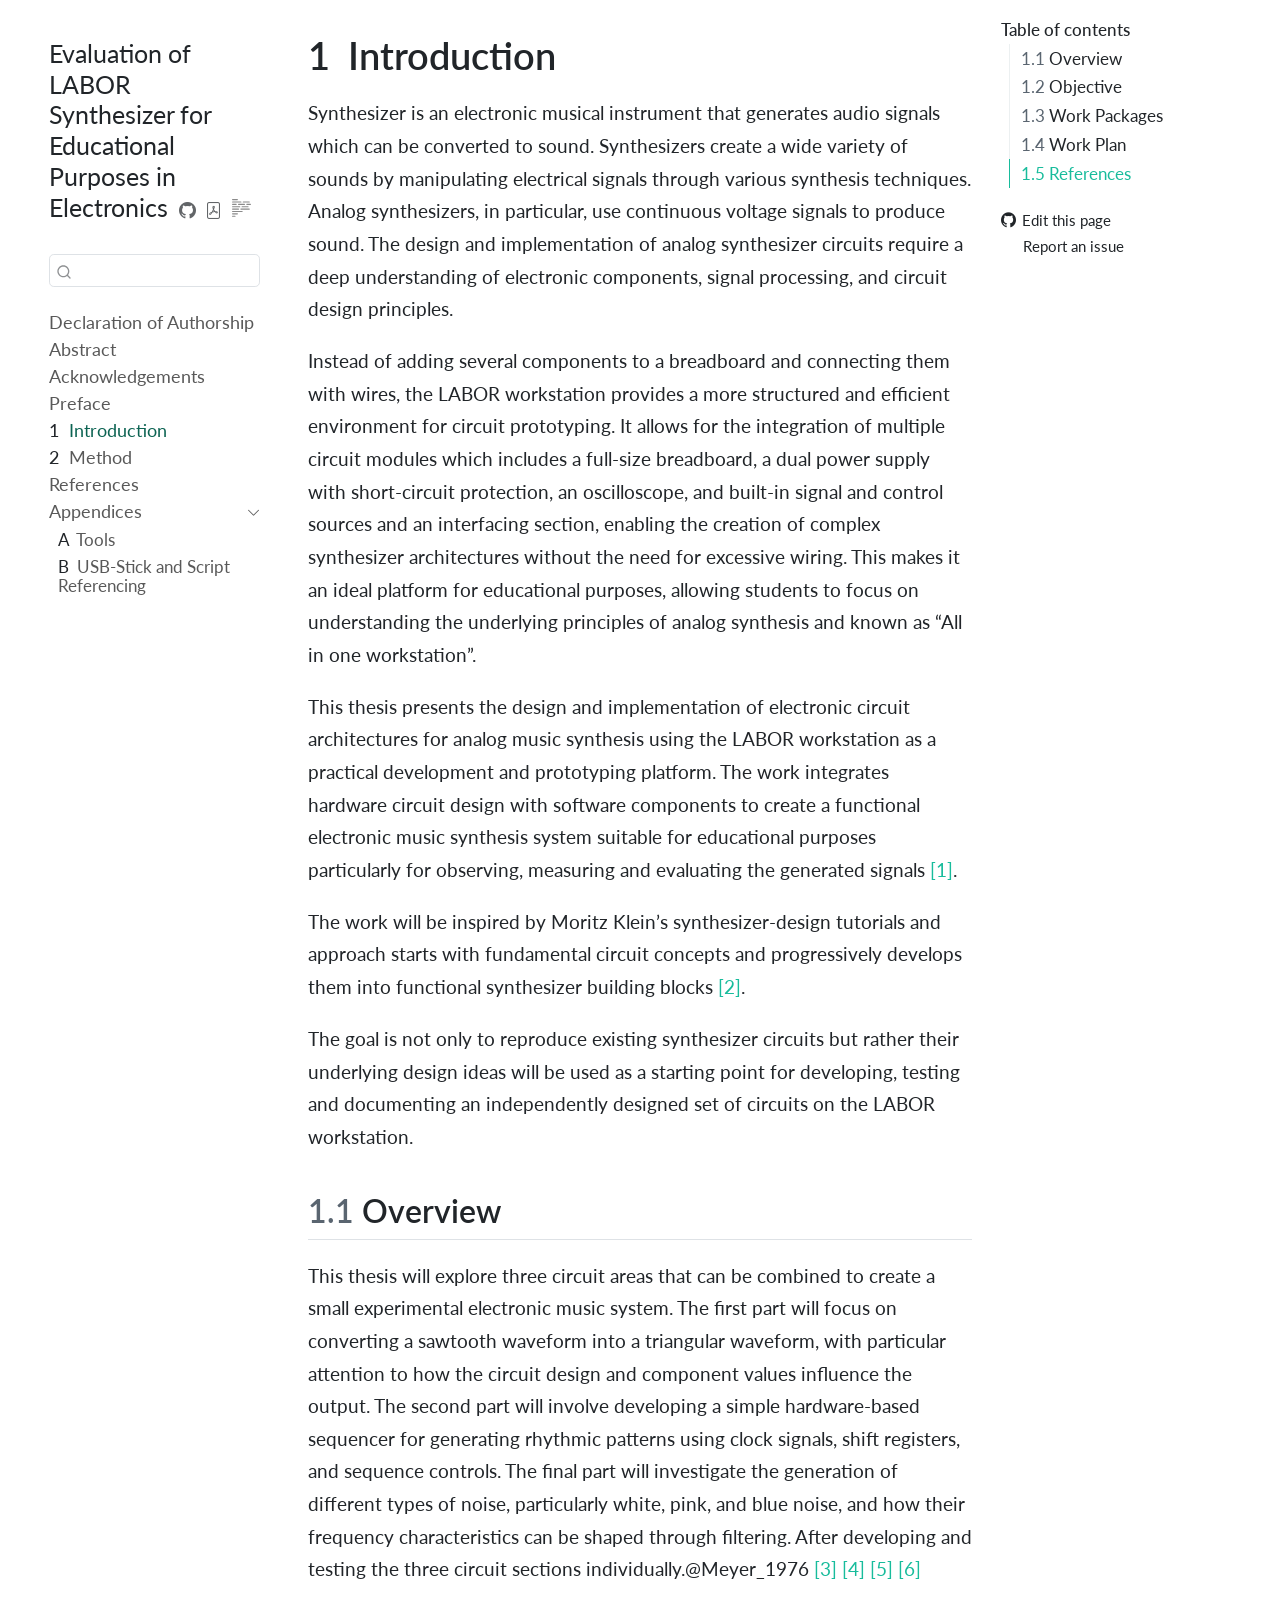
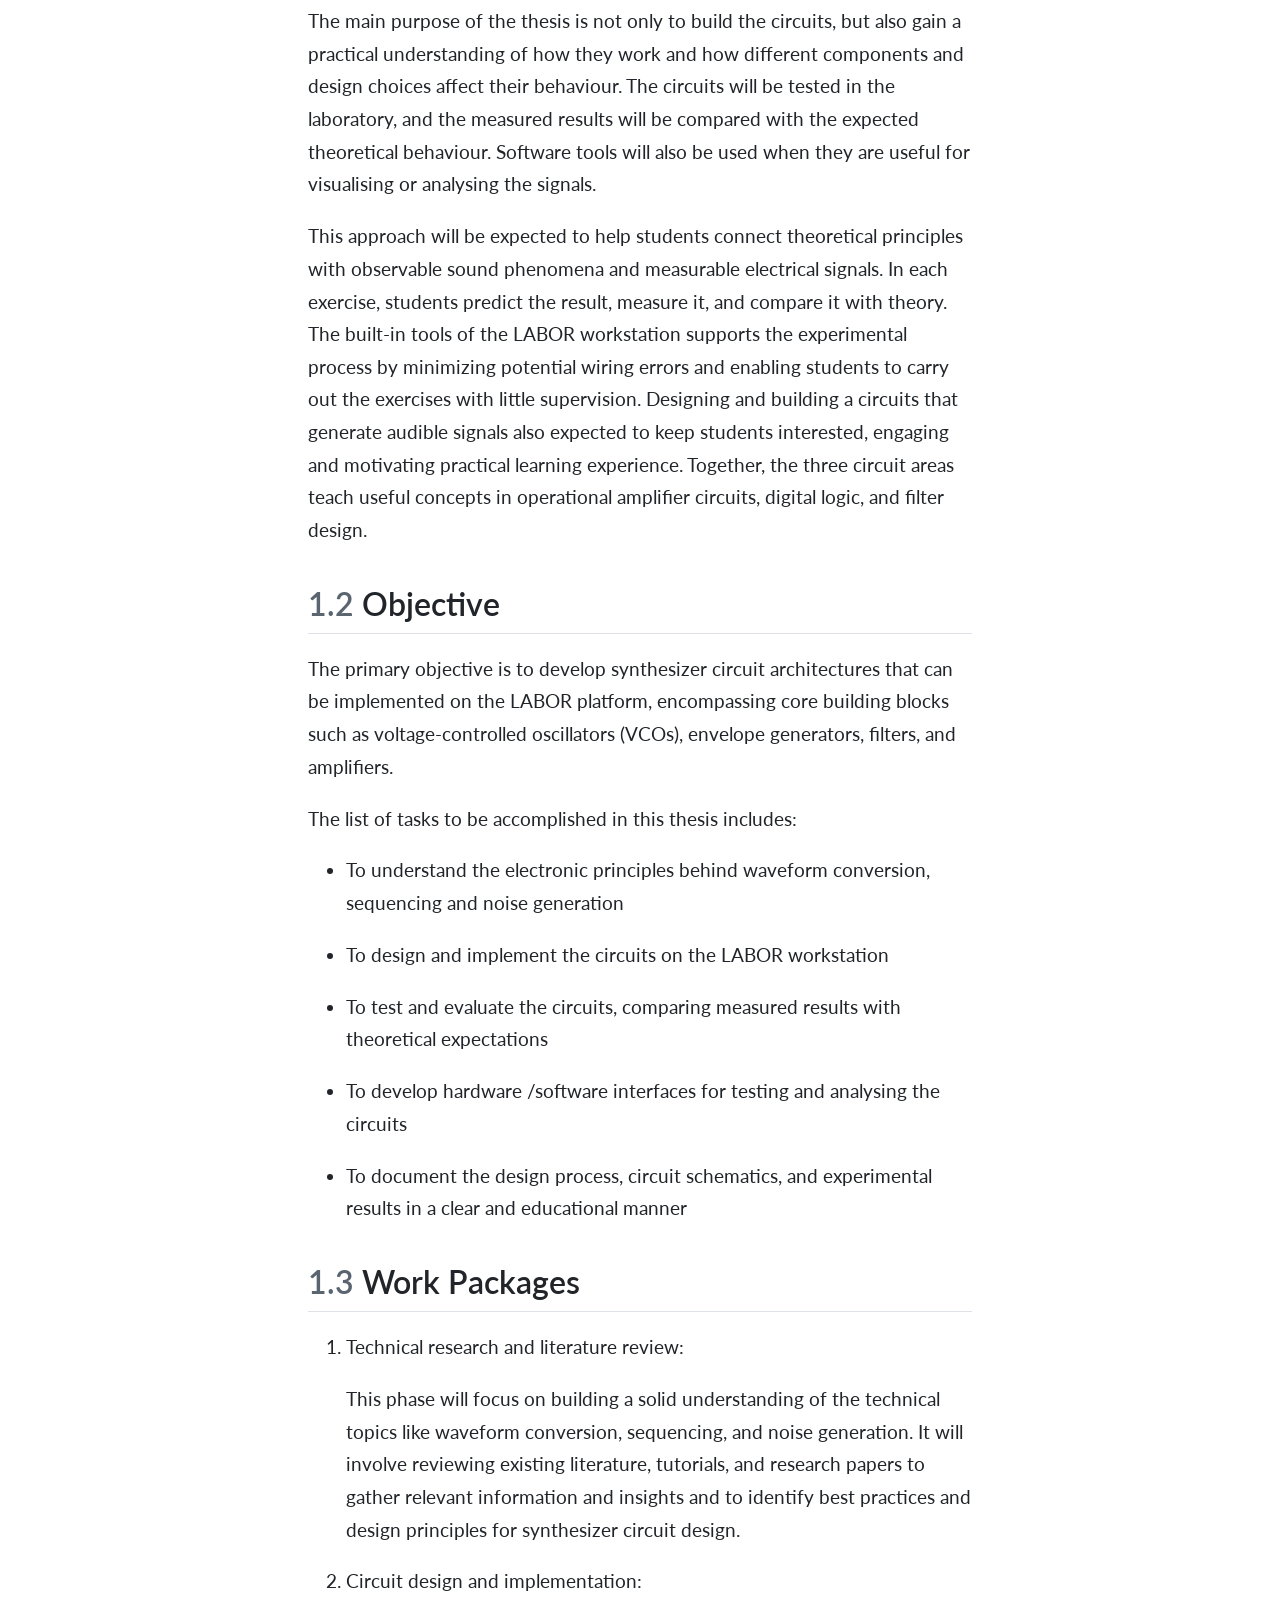
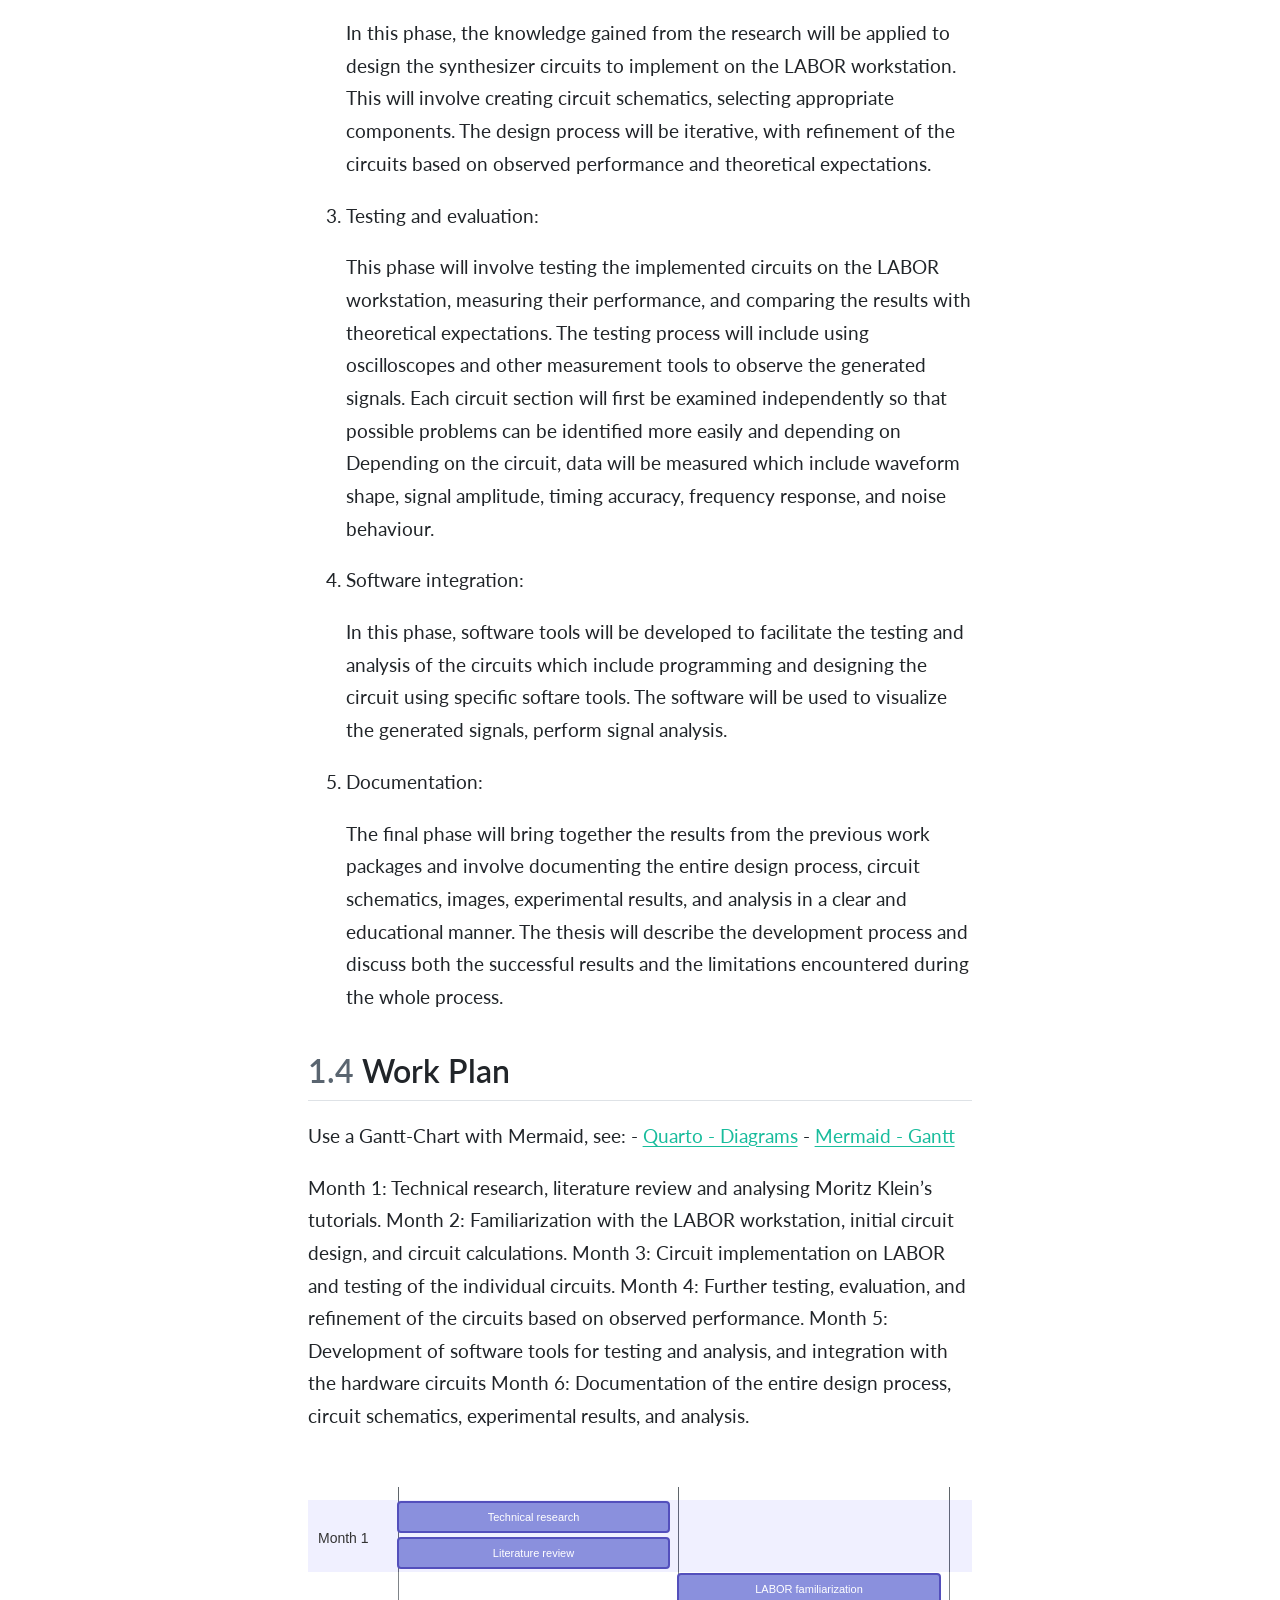
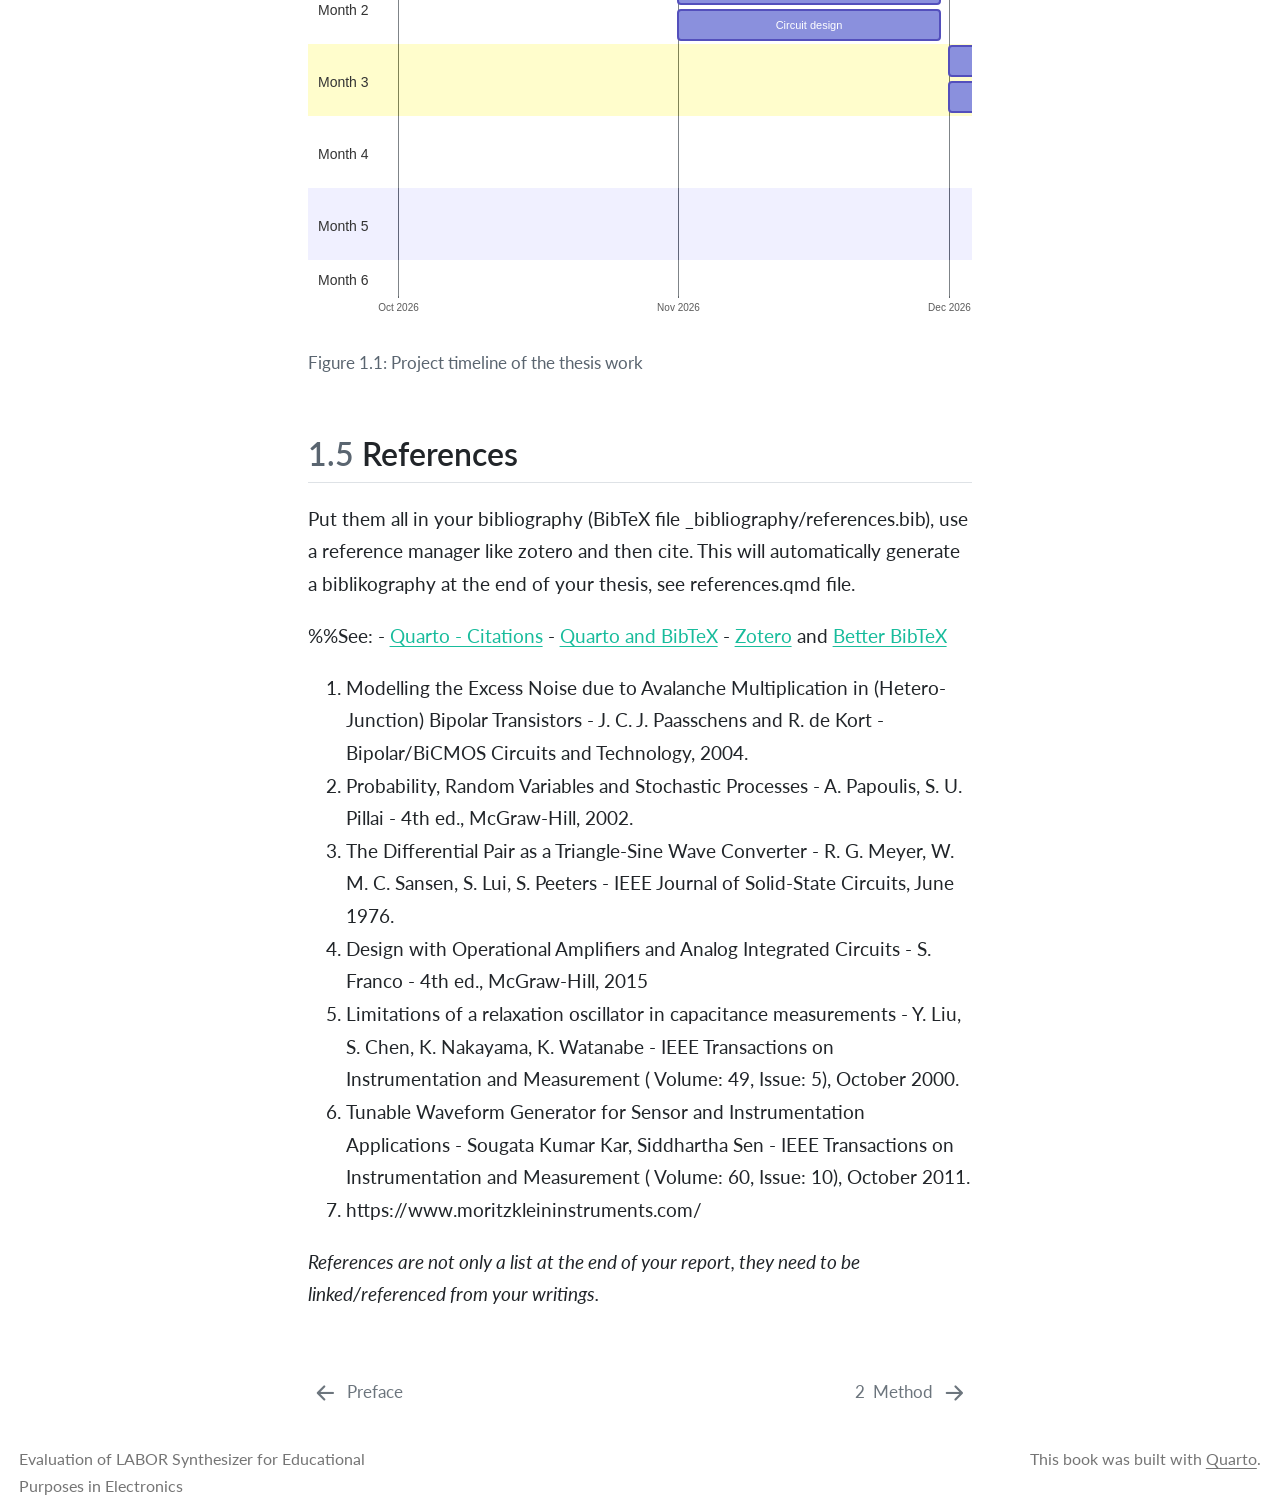
==== commit 5b8c5ef0: "Built site for gh-pages" ====
--- a/chapter1.html
+++ b/chapter1.html
@@ -95,6 +95,9 @@
     "search-label": "Search"
   }
 }</script>
+<script src="site_libs/quarto-diagram/mermaid.min.js"></script>
+<script src="site_libs/quarto-diagram/mermaid-init.js"></script>
+<link href="site_libs/quarto-diagram/mermaid.css" rel="stylesheet">
 
 
 </head>
@@ -254,9 +257,9 @@
 <p>The goal is not only to reproduce existing synthesizer circuits but rather their underlying design ideas will be used as a starting point for developing, testing and documenting an independently designed set of circuits on the LABOR workstation.</p>
 <section id="overview" class="level2" data-number="1.1">
 <h2 data-number="1.1" class="anchored" data-anchor-id="overview"><span class="header-section-number">1.1</span> Overview</h2>
-<p>This thesis will explore three circuit areas that can be combined to create a small experimental electronic music system. The first part will focus on converting a sawtooth waveform into a triangular waveform, with particular attention to how the circuit design and component values influence the output. The second part will involve developing a simple hardware-based sequencer for generating rhythmic patterns using clock signals, shift registers, and sequence controls. The final part will investigate the generation of different types of noise, particularly white, pink, and blue noise, and how their frequency characteristics can be shaped through filtering. After developing and testing the three circuit sections individually.</p>
+<p>This thesis will explore three circuit areas that can be combined to create a small experimental electronic music system. The first part will focus on converting a sawtooth waveform into a triangular waveform, with particular attention to how the circuit design and component values influence the output. The second part will involve developing a simple hardware-based sequencer for generating rhythmic patterns using clock signals, shift registers, and sequence controls. The final part will investigate the generation of different types of noise, particularly white, pink, and blue noise, and how their frequency characteristics can be shaped through filtering. After developing and testing the three circuit sections individually.@Meyer_1976 <span class="citation" data-cites="Liu_2000"><a href="references.html#ref-Liu_2000" role="doc-biblioref">[3]</a></span> <span class="citation" data-cites="Papoulis_2002"><a href="references.html#ref-Papoulis_2002" role="doc-biblioref">[4]</a></span> <span class="citation" data-cites="Franco_2001"><a href="references.html#ref-Franco_2001" role="doc-biblioref">[5]</a></span> <span class="citation" data-cites="Paasschens_2004"><a href="references.html#ref-Paasschens_2004" role="doc-biblioref">[6]</a></span></p>
 <p>The main purpose of the thesis is not only to build the circuits, but also gain a practical understanding of how they work and how different components and design choices affect their behaviour. The circuits will be tested in the laboratory, and the measured results will be compared with the expected theoretical behaviour. Software tools will also be used when they are useful for visualising or analysing the signals.</p>
-<p><em>What about the educational purpose for students like you and undergrads?</em></p>
+<p>This approach will be expected to help students connect theoretical principles with observable sound phenomena and measurable electrical signals. In each exercise, students predict the result, measure it, and compare it with theory. The built-in tools of the LABOR workstation supports the experimental process by minimizing potential wiring errors and enabling students to carry out the exercises with little supervision. Designing and building a circuits that generate audible signals also expected to keep students interested, engaging and motivating practical learning experience. Together, the three circuit areas teach useful concepts in operational amplifier circuits, digital logic, and filter design.</p>
 </section>
 <section id="objective" class="level2" data-number="1.2">
 <h2 data-number="1.2" class="anchored" data-anchor-id="objective"><span class="header-section-number">1.2</span> Objective</h2>
@@ -289,11 +292,68 @@
 <h2 data-number="1.4" class="anchored" data-anchor-id="work-plan"><span class="header-section-number">1.4</span> Work Plan</h2>
 <p>Use a Gantt-Chart with Mermaid, see: - <a href="https://quarto.org/docs/authoring/diagrams.html">Quarto - Diagrams</a> - <a href="https://mermaid.js.org/syntax/gantt.html">Mermaid - Gantt</a></p>
 <p>Month 1: Technical research, literature review and analysing Moritz Klein’s tutorials. Month 2: Familiarization with the LABOR workstation, initial circuit design, and circuit calculations. Month 3: Circuit implementation on LABOR and testing of the individual circuits. Month 4: Further testing, evaluation, and refinement of the circuits based on observed performance. Month 5: Development of software tools for testing and analysis, and integration with the hardware circuits Month 6: Documentation of the entire design process, circuit schematics, experimental results, and analysis.</p>
+<div class="cell" data-layout-align="default">
+<div class="cell-output-display">
+<div id="fig-gantt" class="quarto-float quarto-figure quarto-figure-center anchored">
+<figure class="quarto-float quarto-float-fig figure">
+<div aria-describedby="fig-gantt-caption-0ceaefa1-69ba-4598-a22c-09a6ac19f8ca">
+<div>
+<pre class="mermaid mermaid-js" data-label="fig-gantt">%%{init: {
+  'gantt': {
+    'useWidth': 1800,
+    'useMaxWidth': false,
+    'fontSize': 11,
+    'sectionFontSize': 14,
+    'barHeight': 30,
+    'barGap': 6,
+    'leftPadding': 90
+  }
+}}%%
+gantt
+    title Thesis Project Schedule
+    dateFormat  YYYY-MM-DD
+    axisFormat  %b %Y
+    todayMarker off
+
+    section Month 1
+    Technical research    :a1, 2026-10-01, 2026-10-31
+    Literature review     :a2, 2026-10-01, 2026-10-31
+
+    section Month 2
+    LABOR familiarization  :b1, 2026-11-01, 2026-11-30
+    Circuit design  :b2, 2026-11-01, 2026-11-30
+
+    section Month 3
+    Circuit implementation  :c1, 2026-12-01, 2026-12-31
+    Testing :c2, 2026-12-01, 2026-12-31
+
+    section Month 4    
+    Evaluation of circuits   :d1, 2027-01-01, 2027-01-31                    
+    Circuit refinement     :d2, 2027-01-01, 2027-01-31
+    
+
+    section Month 5
+    Software development   :e1, 2027-02-01, 2027-02-28
+    Integration with hardware  :e2, 2027-02-01, 2027-02-28
+
+    section Month 6
+    Documentation and analysis   :f1, 2027-03-01, 2027-03-31
+
+</pre>
+</div>
+</div>
+<figcaption class="quarto-float-caption-bottom quarto-float-caption quarto-float-fig" id="fig-gantt-caption-0ceaefa1-69ba-4598-a22c-09a6ac19f8ca">
+Figure&nbsp;1.1: Project timeline of the thesis work
+</figcaption>
+</figure>
+</div>
+</div>
+</div>
 </section>
 <section id="references" class="level2" data-number="1.5">
 <h2 data-number="1.5" class="anchored" data-anchor-id="references"><span class="header-section-number">1.5</span> References</h2>
 <p>Put them all in your bibliography (BibTeX file _bibliography/references.bib), use a reference manager like zotero and then cite. This will automatically generate a biblikography at the end of your thesis, see references.qmd file.</p>
-<p>See: - <a href="https://quarto.org/docs/authoring/citations.html">Quarto - Citations</a> - <a href="https://bibtex.eu/quarto/">Quarto and BibTeX</a> - <a href="https://www.zotero.org">Zotero</a> and <a href="https://github.com/retorquere/zotero-better-bibtex">Better BibTeX</a></p>
+<p>%%See: - <a href="https://quarto.org/docs/authoring/citations.html">Quarto - Citations</a> - <a href="https://bibtex.eu/quarto/">Quarto and BibTeX</a> - <a href="https://www.zotero.org">Zotero</a> and <a href="https://github.com/retorquere/zotero-better-bibtex">Better BibTeX</a></p>
 <ol type="1">
 <li>Modelling the Excess Noise due to Avalanche Multiplication in (Hetero-Junction) Bipolar Transistors - J. C. J. Paasschens and R. de Kort - Bipolar/BiCMOS Circuits and Technology, 2004.</li>
 <li>Probability, Random Variables and Stochastic Processes - A. Papoulis, S. U. Pillai - 4th ed., McGraw-Hill, 2002.</li>
@@ -312,6 +372,18 @@
 </div>
 <div id="ref-Kar_2011" class="csl-entry" role="listitem">
 <div class="csl-left-margin">[2] </div><div class="csl-right-inline">S. K. Kar and S. Sen, <span>“Tunable square-wave generator for integrated sensor applications,”</span> <em>IEEE Transactions on Instrumentation and Measurement</em>, vol. 60, no. 10, pp. 3369–3375, Oct. 2011, doi: <a href="https://doi.org/10.1109/tim.2011.2128490">10.1109/tim.2011.2128490</a>.</div>
+</div>
+<div id="ref-Liu_2000" class="csl-entry" role="listitem">
+<div class="csl-left-margin">[3] </div><div class="csl-right-inline">Y. Liu, S. Chen, K. Nakayama, and K. Watanabe, <span>“Limitations of a relaxation oscillator in capacitance measurements,”</span> <em>IEEE Transactions on Instrumentation and Measurement</em>, vol. 49, no. 5, pp. 980–983, Oct. 2000, doi: <a href="https://doi.org/10.1109/19.872917">10.1109/19.872917</a>.</div>
+</div>
+<div id="ref-Papoulis_2002" class="csl-entry" role="listitem">
+<div class="csl-left-margin">[4] </div><div class="csl-right-inline">A. Papoulis and S. U. Pillai, <em>Probability, random variables and stochastic processes</em>, 4th ed. McGraw-Hill, 2002, p. 186.</div>
+</div>
+<div id="ref-Franco_2001" class="csl-entry" role="listitem">
+<div class="csl-left-margin">[5] </div><div class="csl-right-inline">Sergio. Franco, <em>Design with operational amplifiers and analog integrated circuits</em>, 3rd ed. in McGraw-hill series in electrical and computer engineering. McGraw-Hill, Inc., United States, 2001, p. 672. Available: <a href="https://dl.acm.org/doi/abs/10.5555/1593999">https://dl.acm.org/doi/abs/10.5555/1593999</a></div>
+</div>
+<div id="ref-Paasschens_2004" class="csl-entry" role="listitem">
+<div class="csl-left-margin">[6] </div><div class="csl-right-inline">J. C. J. Paasschens and R. de Kort, <span>“Modelling the excess noise due to avalanche multiplication in (hetero-junction) bipolar transistors,”</span> Institute of Electrical; Electronics Engineers (IEEE), 2004, pp. 108–111. doi: <a href="https://doi.org/10.1109/BIPOL.2004.1365757">10.1109/BIPOL.2004.1365757</a>.</div>
 </div>
 </div>
 </section>
--- a/site_libs/quarto-diagram/mermaid.css
+++ b/site_libs/quarto-diagram/mermaid.css
@@ -0,0 +1,13 @@
+.mermaidTooltip {
+  position: absolute;
+  text-align: center;
+  max-width: 200px;
+  padding: 2px;
+  font-family: "trebuchet ms", verdana, arial;
+  font-size: 12px;
+  background: #ffffde;
+  border: 1px solid #aaaa33;
+  border-radius: 2px;
+  pointer-events: none;
+  z-index: 1000;
+}
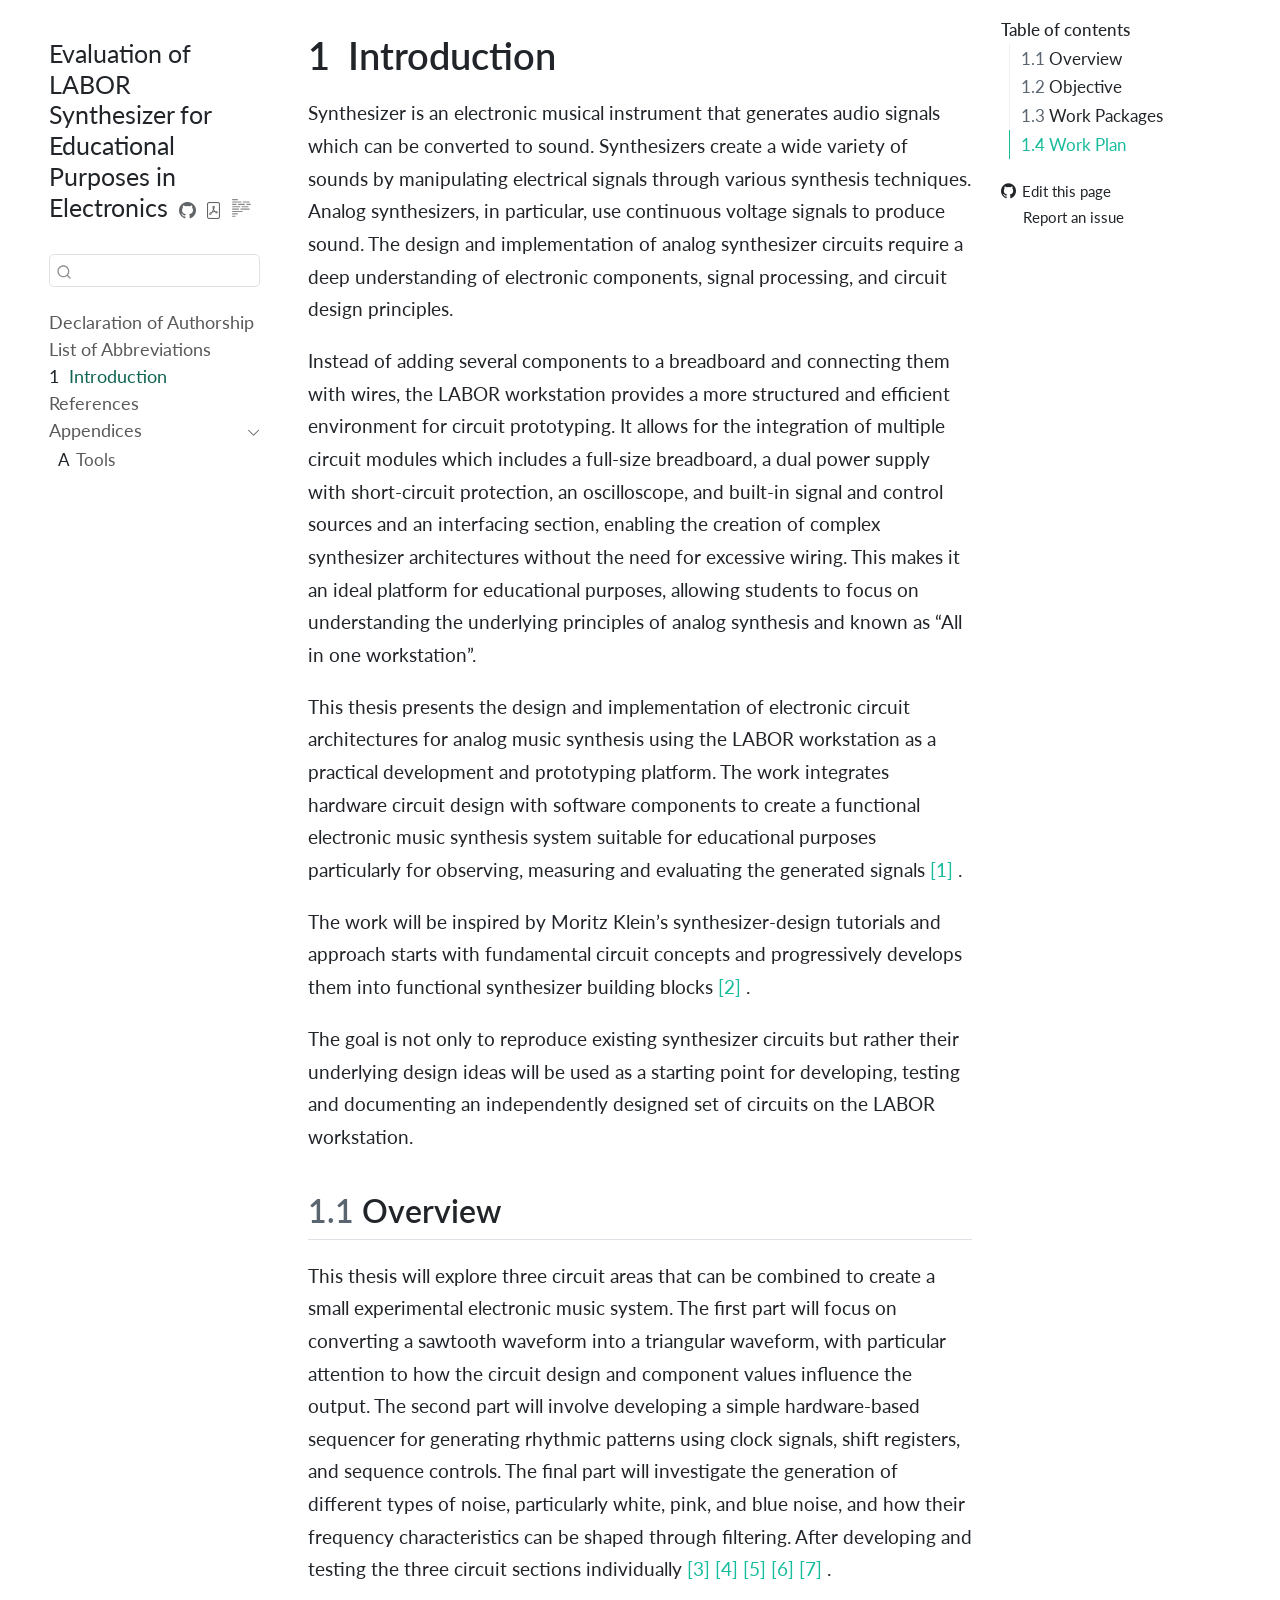
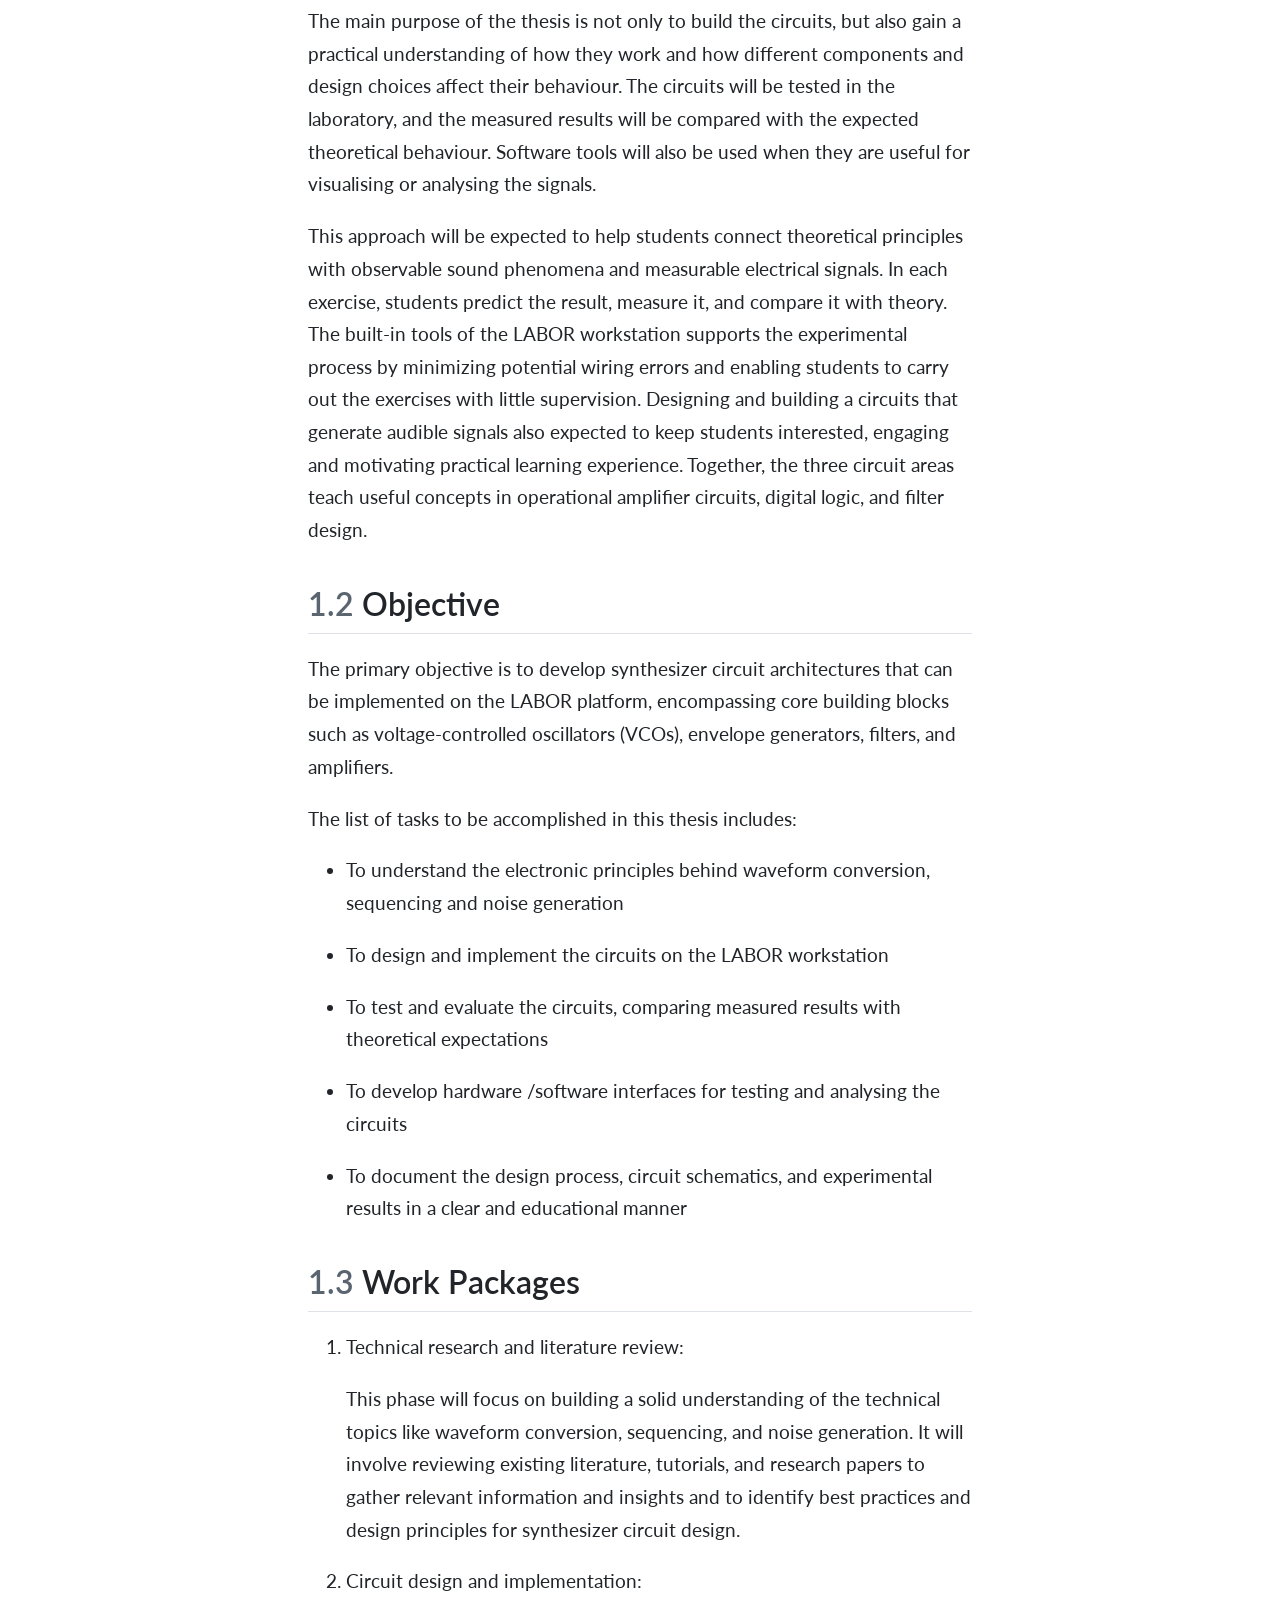
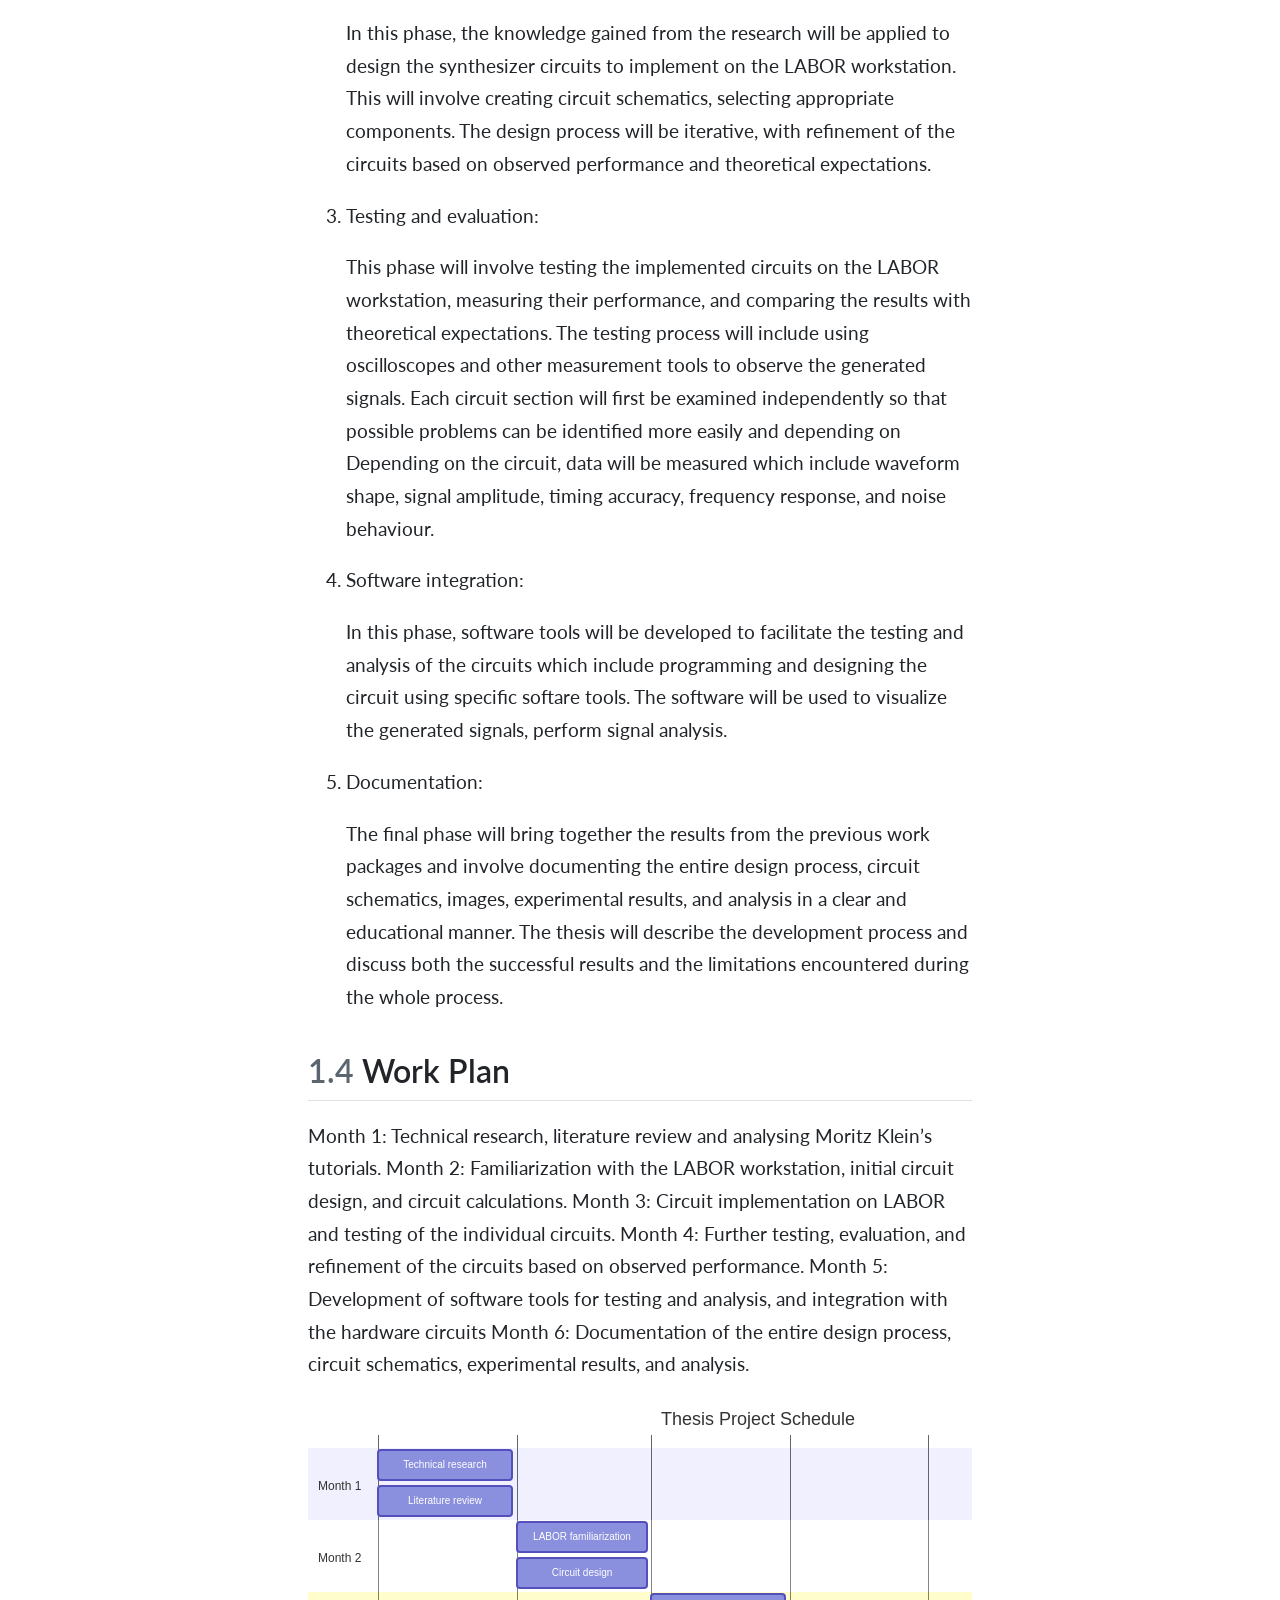
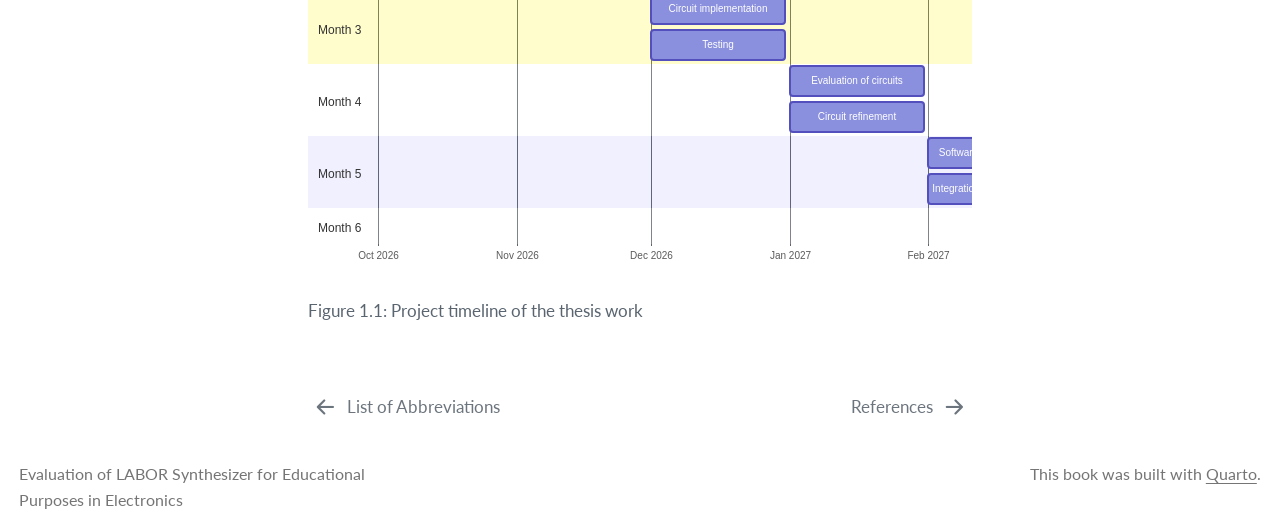
==== commit dbda2d6f: "Built site for gh-pages" ====
--- a/chapter1.html
+++ b/chapter1.html
@@ -2,7 +2,7 @@
 <html xmlns="http://www.w3.org/1999/xhtml" lang="en" xml:lang="en"><head>
 
 <meta charset="utf-8">
-<meta name="generator" content="quarto-1.10.18">
+<meta name="generator" content="quarto-1.10.19">
 
 <meta name="viewport" content="width=device-width, initial-scale=1.0, user-scalable=yes">
 
@@ -56,7 +56,7 @@
 <script src="site_libs/quarto-search/fuse.min.js"></script>
 <script src="site_libs/quarto-search/quarto-search.js"></script>
 <meta name="quarto:offset" content="./">
-<link href="./chapter2.html" rel="next">
+<link href="./references.html" rel="next">
 <link href="./index.html" rel="prev">
 <script src="site_libs/quarto-html/quarto.js" type="module"></script>
 <script src="site_libs/quarto-html/tabsets/tabsets.js" type="module"></script>
@@ -64,7 +64,7 @@
 <script src="site_libs/quarto-html/tippy.umd.min.js"></script>
 <script src="site_libs/quarto-html/anchor.min.js"></script>
 <link href="site_libs/quarto-html/tippy.css" rel="stylesheet">
-<link href="site_libs/quarto-html/quarto-syntax-highlighting-bb62276ab45c84d9efd712f51ff97b5a.css" rel="stylesheet" id="quarto-text-highlighting-styles">
+<link href="site_libs/quarto-html/quarto-syntax-highlighting-5c1318cf63eba56dbef7ba16bc7d56f5.css" rel="stylesheet" id="quarto-text-highlighting-styles">
 <script src="site_libs/bootstrap/bootstrap.min.js"></script>
 <link href="site_libs/bootstrap/bootstrap-icons.css" rel="stylesheet">
 <link href="site_libs/bootstrap/bootstrap-9d76ca62eed1c98cead66c40863d9800.min.css" rel="stylesheet" append-hash="true" id="quarto-bootstrap" data-mode="light">
@@ -153,32 +153,14 @@
 </li>
         <li class="sidebar-item">
   <div class="sidebar-item-container"> 
-  <a href="./frontmatter/03-abstract.html" class="sidebar-item-text sidebar-link">
- <span class="menu-text">Abstract</span></a>
-  </div>
-</li>
-        <li class="sidebar-item">
-  <div class="sidebar-item-container"> 
-  <a href="./frontmatter/04-acknowledgements.html" class="sidebar-item-text sidebar-link">
- <span class="menu-text">Acknowledgements</span></a>
-  </div>
-</li>
-        <li class="sidebar-item">
-  <div class="sidebar-item-container"> 
   <a href="./index.html" class="sidebar-item-text sidebar-link">
- <span class="menu-text">Preface</span></a>
+ <span class="menu-text">List of Abbreviations</span></a>
   </div>
 </li>
         <li class="sidebar-item">
   <div class="sidebar-item-container"> 
   <a href="./chapter1.html" class="sidebar-item-text sidebar-link active">
  <span class="menu-text"><span class="chapter-number">1</span>&nbsp; <span class="chapter-title">Introduction</span></span></a>
-  </div>
-</li>
-        <li class="sidebar-item">
-  <div class="sidebar-item-container"> 
-  <a href="./chapter2.html" class="sidebar-item-text sidebar-link">
- <span class="menu-text"><span class="chapter-number">2</span>&nbsp; <span class="chapter-title">Method</span></span></a>
   </div>
 </li>
         <li class="sidebar-item">
@@ -200,12 +182,6 @@
   <div class="sidebar-item-container"> 
   <a href="./appendix/appendix_A.html" class="sidebar-item-text sidebar-link">
  <span class="menu-text"><span class="chapter-number">A</span>&nbsp; <span class="chapter-title">Tools</span></span></a>
-  </div>
-</li>
-          <li class="sidebar-item">
-  <div class="sidebar-item-container"> 
-  <a href="./appendix/appendix_B.html" class="sidebar-item-text sidebar-link">
- <span class="menu-text"><span class="chapter-number">B</span>&nbsp; <span class="chapter-title">USB-Stick and Script Referencing</span></span></a>
   </div>
 </li>
       </ul>
@@ -224,7 +200,6 @@
   <li><a href="#objective" id="toc-objective" class="nav-link" data-scroll-target="#objective"><span class="header-section-number">1.2</span> Objective</a></li>
   <li><a href="#work-packages" id="toc-work-packages" class="nav-link" data-scroll-target="#work-packages"><span class="header-section-number">1.3</span> Work Packages</a></li>
   <li><a href="#work-plan" id="toc-work-plan" class="nav-link" data-scroll-target="#work-plan"><span class="header-section-number">1.4</span> Work Plan</a></li>
-  <li><a href="#references" id="toc-references" class="nav-link" data-scroll-target="#references"><span class="header-section-number">1.5</span> References</a></li>
   </ul>
 <div class="toc-actions"><ul><li><a href="https://github.com/psai-harshita/MasterarbeitSynthCkts/edit/main/chapter1.qmd" class="toc-action"><i class="bi bi-github"></i>Edit this page</a></li><li><a href="https://github.com/psai-harshita/MasterarbeitSynthCkts/issues/new" class="toc-action"><i class="bi empty"></i>Report an issue</a></li></ul></div></nav>
     </div>
@@ -252,12 +227,12 @@
 
 <p>Synthesizer is an electronic musical instrument that generates audio signals which can be converted to sound. Synthesizers create a wide variety of sounds by manipulating electrical signals through various synthesis techniques. Analog synthesizers, in particular, use continuous voltage signals to produce sound. The design and implementation of analog synthesizer circuits require a deep understanding of electronic components, signal processing, and circuit design principles.</p>
 <p>Instead of adding several components to a breadboard and connecting them with wires, the LABOR workstation provides a more structured and efficient environment for circuit prototyping. It allows for the integration of multiple circuit modules which includes a full-size breadboard, a dual power supply with short-circuit protection, an oscilloscope, and built-in signal and control sources and an interfacing section, enabling the creation of complex synthesizer architectures without the need for excessive wiring. This makes it an ideal platform for educational purposes, allowing students to focus on understanding the underlying principles of analog synthesis and known as “All in one workstation”.</p>
-<p>This thesis presents the design and implementation of electronic circuit architectures for analog music synthesis using the LABOR workstation as a practical development and prototyping platform. The work integrates hardware circuit design with software components to create a functional electronic music synthesis system suitable for educational purposes particularly for observing, measuring and evaluating the generated signals <span class="citation" data-cites="Klein_2026"><a href="references.html#ref-Klein_2026" role="doc-biblioref">[1]</a></span>.</p>
-<p>The work will be inspired by Moritz Klein’s synthesizer-design tutorials and approach starts with fundamental circuit concepts and progressively develops them into functional synthesizer building blocks <span class="citation" data-cites="Kar_2011"><a href="references.html#ref-Kar_2011" role="doc-biblioref">[2]</a></span>.</p>
+<p>This thesis presents the design and implementation of electronic circuit architectures for analog music synthesis using the LABOR workstation as a practical development and prototyping platform. The work integrates hardware circuit design with software components to create a functional electronic music synthesis system suitable for educational purposes particularly for observing, measuring and evaluating the generated signals <span class="citation" data-cites="Klein_2026"><a href="references.html#ref-Klein_2026" role="doc-biblioref">[1]</a></span> .</p>
+<p>The work will be inspired by Moritz Klein’s synthesizer-design tutorials and approach starts with fundamental circuit concepts and progressively develops them into functional synthesizer building blocks <span class="citation" data-cites="Kar_2011"><a href="references.html#ref-Kar_2011" role="doc-biblioref">[2]</a></span> .</p>
 <p>The goal is not only to reproduce existing synthesizer circuits but rather their underlying design ideas will be used as a starting point for developing, testing and documenting an independently designed set of circuits on the LABOR workstation.</p>
 <section id="overview" class="level2" data-number="1.1">
 <h2 data-number="1.1" class="anchored" data-anchor-id="overview"><span class="header-section-number">1.1</span> Overview</h2>
-<p>This thesis will explore three circuit areas that can be combined to create a small experimental electronic music system. The first part will focus on converting a sawtooth waveform into a triangular waveform, with particular attention to how the circuit design and component values influence the output. The second part will involve developing a simple hardware-based sequencer for generating rhythmic patterns using clock signals, shift registers, and sequence controls. The final part will investigate the generation of different types of noise, particularly white, pink, and blue noise, and how their frequency characteristics can be shaped through filtering. After developing and testing the three circuit sections individually.@Meyer_1976 <span class="citation" data-cites="Liu_2000"><a href="references.html#ref-Liu_2000" role="doc-biblioref">[3]</a></span> <span class="citation" data-cites="Papoulis_2002"><a href="references.html#ref-Papoulis_2002" role="doc-biblioref">[4]</a></span> <span class="citation" data-cites="Franco_2001"><a href="references.html#ref-Franco_2001" role="doc-biblioref">[5]</a></span> <span class="citation" data-cites="Paasschens_2004"><a href="references.html#ref-Paasschens_2004" role="doc-biblioref">[6]</a></span></p>
+<p>This thesis will explore three circuit areas that can be combined to create a small experimental electronic music system. The first part will focus on converting a sawtooth waveform into a triangular waveform, with particular attention to how the circuit design and component values influence the output. The second part will involve developing a simple hardware-based sequencer for generating rhythmic patterns using clock signals, shift registers, and sequence controls. The final part will investigate the generation of different types of noise, particularly white, pink, and blue noise, and how their frequency characteristics can be shaped through filtering. After developing and testing the three circuit sections individually <span class="citation" data-cites="Meyer_1976"><a href="references.html#ref-Meyer_1976" role="doc-biblioref">[3]</a></span> <span class="citation" data-cites="Liu_2000"><a href="references.html#ref-Liu_2000" role="doc-biblioref">[4]</a></span> <span class="citation" data-cites="Papoulis_2002"><a href="references.html#ref-Papoulis_2002" role="doc-biblioref">[5]</a></span> <span class="citation" data-cites="Franco_2001"><a href="references.html#ref-Franco_2001" role="doc-biblioref">[6]</a></span> <span class="citation" data-cites="Paasschens_2004"><a href="references.html#ref-Paasschens_2004" role="doc-biblioref">[7]</a></span> .</p>
 <p>The main purpose of the thesis is not only to build the circuits, but also gain a practical understanding of how they work and how different components and design choices affect their behaviour. The circuits will be tested in the laboratory, and the measured results will be compared with the expected theoretical behaviour. Software tools will also be used when they are useful for visualising or analysing the signals.</p>
 <p>This approach will be expected to help students connect theoretical principles with observable sound phenomena and measurable electrical signals. In each exercise, students predict the result, measure it, and compare it with theory. The built-in tools of the LABOR workstation supports the experimental process by minimizing potential wiring errors and enabling students to carry out the exercises with little supervision. Designing and building a circuits that generate audible signals also expected to keep students interested, engaging and motivating practical learning experience. Together, the three circuit areas teach useful concepts in operational amplifier circuits, digital logic, and filter design.</p>
 </section>
@@ -290,9 +265,8 @@
 </section>
 <section id="work-plan" class="level2" data-number="1.4">
 <h2 data-number="1.4" class="anchored" data-anchor-id="work-plan"><span class="header-section-number">1.4</span> Work Plan</h2>
-<p>Use a Gantt-Chart with Mermaid, see: - <a href="https://quarto.org/docs/authoring/diagrams.html">Quarto - Diagrams</a> - <a href="https://mermaid.js.org/syntax/gantt.html">Mermaid - Gantt</a></p>
 <p>Month 1: Technical research, literature review and analysing Moritz Klein’s tutorials. Month 2: Familiarization with the LABOR workstation, initial circuit design, and circuit calculations. Month 3: Circuit implementation on LABOR and testing of the individual circuits. Month 4: Further testing, evaluation, and refinement of the circuits based on observed performance. Month 5: Development of software tools for testing and analysis, and integration with the hardware circuits Month 6: Documentation of the entire design process, circuit schematics, experimental results, and analysis.</p>
-<div class="cell" data-layout-align="default">
+<div class="cell" data-fig-width="6.5" data-layout-align="default">
 <div class="cell-output-display">
 <div id="fig-gantt" class="quarto-float quarto-figure quarto-figure-center anchored">
 <figure class="quarto-float quarto-float-fig figure">
@@ -300,13 +274,15 @@
 <div>
 <pre class="mermaid mermaid-js" data-label="fig-gantt">%%{init: {
   'gantt': {
-    'useWidth': 1800,
     'useMaxWidth': false,
-    'fontSize': 11,
-    'sectionFontSize': 14,
+    'useWidth': 900,
+    'fontSize': 10,
+    'sectionFontSize': 12,
     'barHeight': 30,
     'barGap': 6,
-    'leftPadding': 90
+    'leftPadding': 70,
+    'rightPadding': 20,
+    'topPadding': 50
   }
 }}%%
 gantt
@@ -349,21 +325,6 @@
 </div>
 </div>
 </div>
-</section>
-<section id="references" class="level2" data-number="1.5">
-<h2 data-number="1.5" class="anchored" data-anchor-id="references"><span class="header-section-number">1.5</span> References</h2>
-<p>Put them all in your bibliography (BibTeX file _bibliography/references.bib), use a reference manager like zotero and then cite. This will automatically generate a biblikography at the end of your thesis, see references.qmd file.</p>
-<p>%%See: - <a href="https://quarto.org/docs/authoring/citations.html">Quarto - Citations</a> - <a href="https://bibtex.eu/quarto/">Quarto and BibTeX</a> - <a href="https://www.zotero.org">Zotero</a> and <a href="https://github.com/retorquere/zotero-better-bibtex">Better BibTeX</a></p>
-<ol type="1">
-<li>Modelling the Excess Noise due to Avalanche Multiplication in (Hetero-Junction) Bipolar Transistors - J. C. J. Paasschens and R. de Kort - Bipolar/BiCMOS Circuits and Technology, 2004.</li>
-<li>Probability, Random Variables and Stochastic Processes - A. Papoulis, S. U. Pillai - 4th ed., McGraw-Hill, 2002.</li>
-<li>The Differential Pair as a Triangle-Sine Wave Converter - R. G. Meyer, W. M. C. Sansen, S. Lui, S. Peeters - IEEE Journal of Solid-State Circuits, June 1976.</li>
-<li>Design with Operational Amplifiers and Analog Integrated Circuits - S. Franco - 4th ed., McGraw-Hill, 2015</li>
-<li>Limitations of a relaxation oscillator in capacitance measurements - Y. Liu, S. Chen, K. Nakayama, K. Watanabe - IEEE Transactions on Instrumentation and Measurement ( Volume: 49, Issue: 5), October 2000.</li>
-<li>Tunable Waveform Generator for Sensor and Instrumentation Applications - Sougata Kumar Kar, Siddhartha Sen - IEEE Transactions on Instrumentation and Measurement ( Volume: 60, Issue: 10), October 2011.</li>
-<li>https://www.moritzkleininstruments.com/</li>
-</ol>
-<p><em>References are not only a list at the end of your report, they need to be linked/referenced from your writings.</em></p>
 
 
 <div id="refs" class="references csl-bib-body" data-entry-spacing="0" role="list" style="display: none">
@@ -373,17 +334,20 @@
 <div id="ref-Kar_2011" class="csl-entry" role="listitem">
 <div class="csl-left-margin">[2] </div><div class="csl-right-inline">S. K. Kar and S. Sen, <span>“Tunable square-wave generator for integrated sensor applications,”</span> <em>IEEE Transactions on Instrumentation and Measurement</em>, vol. 60, no. 10, pp. 3369–3375, Oct. 2011, doi: <a href="https://doi.org/10.1109/tim.2011.2128490">10.1109/tim.2011.2128490</a>.</div>
 </div>
+<div id="ref-Meyer_1976" class="csl-entry" role="listitem">
+<div class="csl-left-margin">[3] </div><div class="csl-right-inline">R. G. Meyer, W. M. C. Sansen, S. Lui, and S. Peeters, <span>“The differential pair as a triangle-sine wave converter,”</span> <em>IEEE J. Solid-State Circuits</em>, vol. 11, no. 3, pp. 418–420, June 1976, doi: <a href="https://doi.org/10.1109/JSSC.1976.1050748">10.1109/JSSC.1976.1050748</a>.</div>
+</div>
 <div id="ref-Liu_2000" class="csl-entry" role="listitem">
-<div class="csl-left-margin">[3] </div><div class="csl-right-inline">Y. Liu, S. Chen, K. Nakayama, and K. Watanabe, <span>“Limitations of a relaxation oscillator in capacitance measurements,”</span> <em>IEEE Transactions on Instrumentation and Measurement</em>, vol. 49, no. 5, pp. 980–983, Oct. 2000, doi: <a href="https://doi.org/10.1109/19.872917">10.1109/19.872917</a>.</div>
+<div class="csl-left-margin">[4] </div><div class="csl-right-inline">Y. Liu, S. Chen, K. Nakayama, and K. Watanabe, <span>“Limitations of a relaxation oscillator in capacitance measurements,”</span> <em>IEEE Transactions on Instrumentation and Measurement</em>, vol. 49, no. 5, pp. 980–983, Oct. 2000, doi: <a href="https://doi.org/10.1109/19.872917">10.1109/19.872917</a>.</div>
 </div>
 <div id="ref-Papoulis_2002" class="csl-entry" role="listitem">
-<div class="csl-left-margin">[4] </div><div class="csl-right-inline">A. Papoulis and S. U. Pillai, <em>Probability, random variables and stochastic processes</em>, 4th ed. McGraw-Hill, 2002, p. 186.</div>
+<div class="csl-left-margin">[5] </div><div class="csl-right-inline">A. Papoulis and S. U. Pillai, <em>Probability, random variables and stochastic processes</em>, 4th ed. McGraw-Hill, 2002, p. 186.</div>
 </div>
 <div id="ref-Franco_2001" class="csl-entry" role="listitem">
-<div class="csl-left-margin">[5] </div><div class="csl-right-inline">Sergio. Franco, <em>Design with operational amplifiers and analog integrated circuits</em>, 3rd ed. in McGraw-hill series in electrical and computer engineering. McGraw-Hill, Inc., United States, 2001, p. 672. Available: <a href="https://dl.acm.org/doi/abs/10.5555/1593999">https://dl.acm.org/doi/abs/10.5555/1593999</a></div>
+<div class="csl-left-margin">[6] </div><div class="csl-right-inline">Sergio. Franco, <em>Design with operational amplifiers and analog integrated circuits</em>, 3rd ed. in McGraw-hill series in electrical and computer engineering. McGraw-Hill, Inc., United States, 2001, p. 672. Available: <a href="https://dl.acm.org/doi/abs/10.5555/1593999">https://dl.acm.org/doi/abs/10.5555/1593999</a></div>
 </div>
 <div id="ref-Paasschens_2004" class="csl-entry" role="listitem">
-<div class="csl-left-margin">[6] </div><div class="csl-right-inline">J. C. J. Paasschens and R. de Kort, <span>“Modelling the excess noise due to avalanche multiplication in (hetero-junction) bipolar transistors,”</span> Institute of Electrical; Electronics Engineers (IEEE), 2004, pp. 108–111. doi: <a href="https://doi.org/10.1109/BIPOL.2004.1365757">10.1109/BIPOL.2004.1365757</a>.</div>
+<div class="csl-left-margin">[7] </div><div class="csl-right-inline">J. C. J. Paasschens and R. de Kort, <span>“Modelling the excess noise due to avalanche multiplication in (hetero-junction) bipolar transistors,”</span> Institute of Electrical; Electronics Engineers (IEEE), 2004, pp. 108–111. doi: <a href="https://doi.org/10.1109/BIPOL.2004.1365757">10.1109/BIPOL.2004.1365757</a>.</div>
 </div>
 </div>
 </section>
@@ -791,13 +755,13 @@
   </script>
 <nav class="page-navigation">
   <div class="nav-page nav-page-previous">
-      <a href="./index.html" class="pagination-link" aria-label="Preface">
-        <i class="bi bi-arrow-left-short"></i> <span class="nav-page-text">Preface</span>
+      <a href="./index.html" class="pagination-link" aria-label="List of Abbreviations">
+        <i class="bi bi-arrow-left-short"></i> <span class="nav-page-text">List of Abbreviations</span>
       </a>          
   </div>
   <div class="nav-page nav-page-next">
-      <a href="./chapter2.html" class="pagination-link" aria-label="Method">
-        <span class="nav-page-text"><span class="chapter-number">2</span>&nbsp; <span class="chapter-title">Method</span></span> <i class="bi bi-arrow-right-short"></i>
+      <a href="./references.html" class="pagination-link" aria-label="References">
+        <span class="nav-page-text">References</span> <i class="bi bi-arrow-right-short"></i>
       </a>
   </div>
 </nav>
--- a/site_libs/quarto-html/quarto-syntax-highlighting-5c1318cf63eba56dbef7ba16bc7d56f5.css
+++ b/site_libs/quarto-html/quarto-syntax-highlighting-5c1318cf63eba56dbef7ba16bc7d56f5.css
@@ -0,0 +1,210 @@
+/* quarto syntax highlight colors */
+:root {
+  --quarto-hl-al-color: #ff5555;
+  --quarto-hl-an-color: #6a737d;
+  --quarto-hl-at-color: #d73a49;
+  --quarto-hl-bn-color: #005cc5;
+  --quarto-hl-bu-color: #d73a49;
+  --quarto-hl-ch-color: #032f62;
+  --quarto-hl-co-color: #6a737d;
+  --quarto-hl-cv-color: #6a737d;
+  --quarto-hl-cn-color: #005cc5;
+  --quarto-hl-cf-color: #d73a49;
+  --quarto-hl-dt-color: #d73a49;
+  --quarto-hl-dv-color: #005cc5;
+  --quarto-hl-do-color: #6a737d;
+  --quarto-hl-er-color: #ff5555;
+  --quarto-hl-ex-color: #d73a49;
+  --quarto-hl-fl-color: #005cc5;
+  --quarto-hl-fu-color: #6f42c1;
+  --quarto-hl-im-color: #032f62;
+  --quarto-hl-in-color: #6a737d;
+  --quarto-hl-kw-color: #d73a49;
+  --quarto-hl-op-color: #24292e;
+  --quarto-hl-pp-color: #d73a49;
+  --quarto-hl-re-color: #6a737d;
+  --quarto-hl-sc-color: #005cc5;
+  --quarto-hl-ss-color: #032f62;
+  --quarto-hl-st-color: #032f62;
+  --quarto-hl-va-color: #e36209;
+  --quarto-hl-vs-color: #032f62;
+  --quarto-hl-wa-color: #ff5555;
+}
+
+/* other quarto variables */
+:root {
+  --quarto-font-monospace: SFMono-Regular, Menlo, Monaco, Consolas, "Liberation Mono", "Courier New", monospace;
+}
+
+/* syntax highlight based on Pandoc's rules */
+pre > code.sourceCode > span {
+  color: #24292e;
+}
+
+code.sourceCode > span {
+  color: #24292e;
+}
+
+div.sourceCode,
+div.sourceCode pre.sourceCode {
+  color: #24292e;
+}
+
+/* Normal */
+code span {
+  color: #24292e;
+}
+
+/* Alert */
+code span.al {
+  font-weight: bold;
+  color: #ff5555;
+}
+
+/* Annotation */
+code span.an {
+  color: #6a737d;
+}
+
+/* Attribute */
+code span.at {
+  color: #d73a49;
+}
+
+/* BaseN */
+code span.bn {
+  color: #005cc5;
+}
+
+/* BuiltIn */
+code span.bu {
+  color: #d73a49;
+}
+
+/* ControlFlow */
+code span.cf {
+  color: #d73a49;
+}
+
+/* Char */
+code span.ch {
+  color: #032f62;
+}
+
+/* Constant */
+code span.cn {
+  color: #005cc5;
+}
+
+/* Comment */
+code span.co {
+  color: #6a737d;
+}
+
+/* CommentVar */
+code span.cv {
+  color: #6a737d;
+}
+
+/* Documentation */
+code span.do {
+  color: #6a737d;
+}
+
+/* DataType */
+code span.dt {
+  color: #d73a49;
+}
+
+/* DecVal */
+code span.dv {
+  color: #005cc5;
+}
+
+/* Error */
+code span.er {
+  color: #ff5555;
+  text-decoration: underline;
+}
+
+/* Extension */
+code span.ex {
+  font-weight: bold;
+  color: #d73a49;
+}
+
+/* Float */
+code span.fl {
+  color: #005cc5;
+}
+
+/* Function */
+code span.fu {
+  color: #6f42c1;
+}
+
+/* Import */
+code span.im {
+  color: #032f62;
+}
+
+/* Information */
+code span.in {
+  color: #6a737d;
+}
+
+/* Keyword */
+code span.kw {
+  color: #d73a49;
+}
+
+/* Operator */
+code span.op {
+  color: #24292e;
+}
+
+/* Preprocessor */
+code span.pp {
+  color: #d73a49;
+}
+
+/* RegionMarker */
+code span.re {
+  color: #6a737d;
+}
+
+/* SpecialChar */
+code span.sc {
+  color: #005cc5;
+}
+
+/* SpecialString */
+code span.ss {
+  color: #032f62;
+}
+
+/* String */
+code span.st {
+  color: #032f62;
+}
+
+/* Variable */
+code span.va {
+  color: #e36209;
+}
+
+/* VerbatimString */
+code span.vs {
+  color: #032f62;
+}
+
+/* Warning */
+code span.wa {
+  color: #ff5555;
+}
+
+.prevent-inlining {
+  content: "</";
+}
+
+/*# sourceMappingURL=b30846a1f697829215f07ced7fb9b578.css.map */
